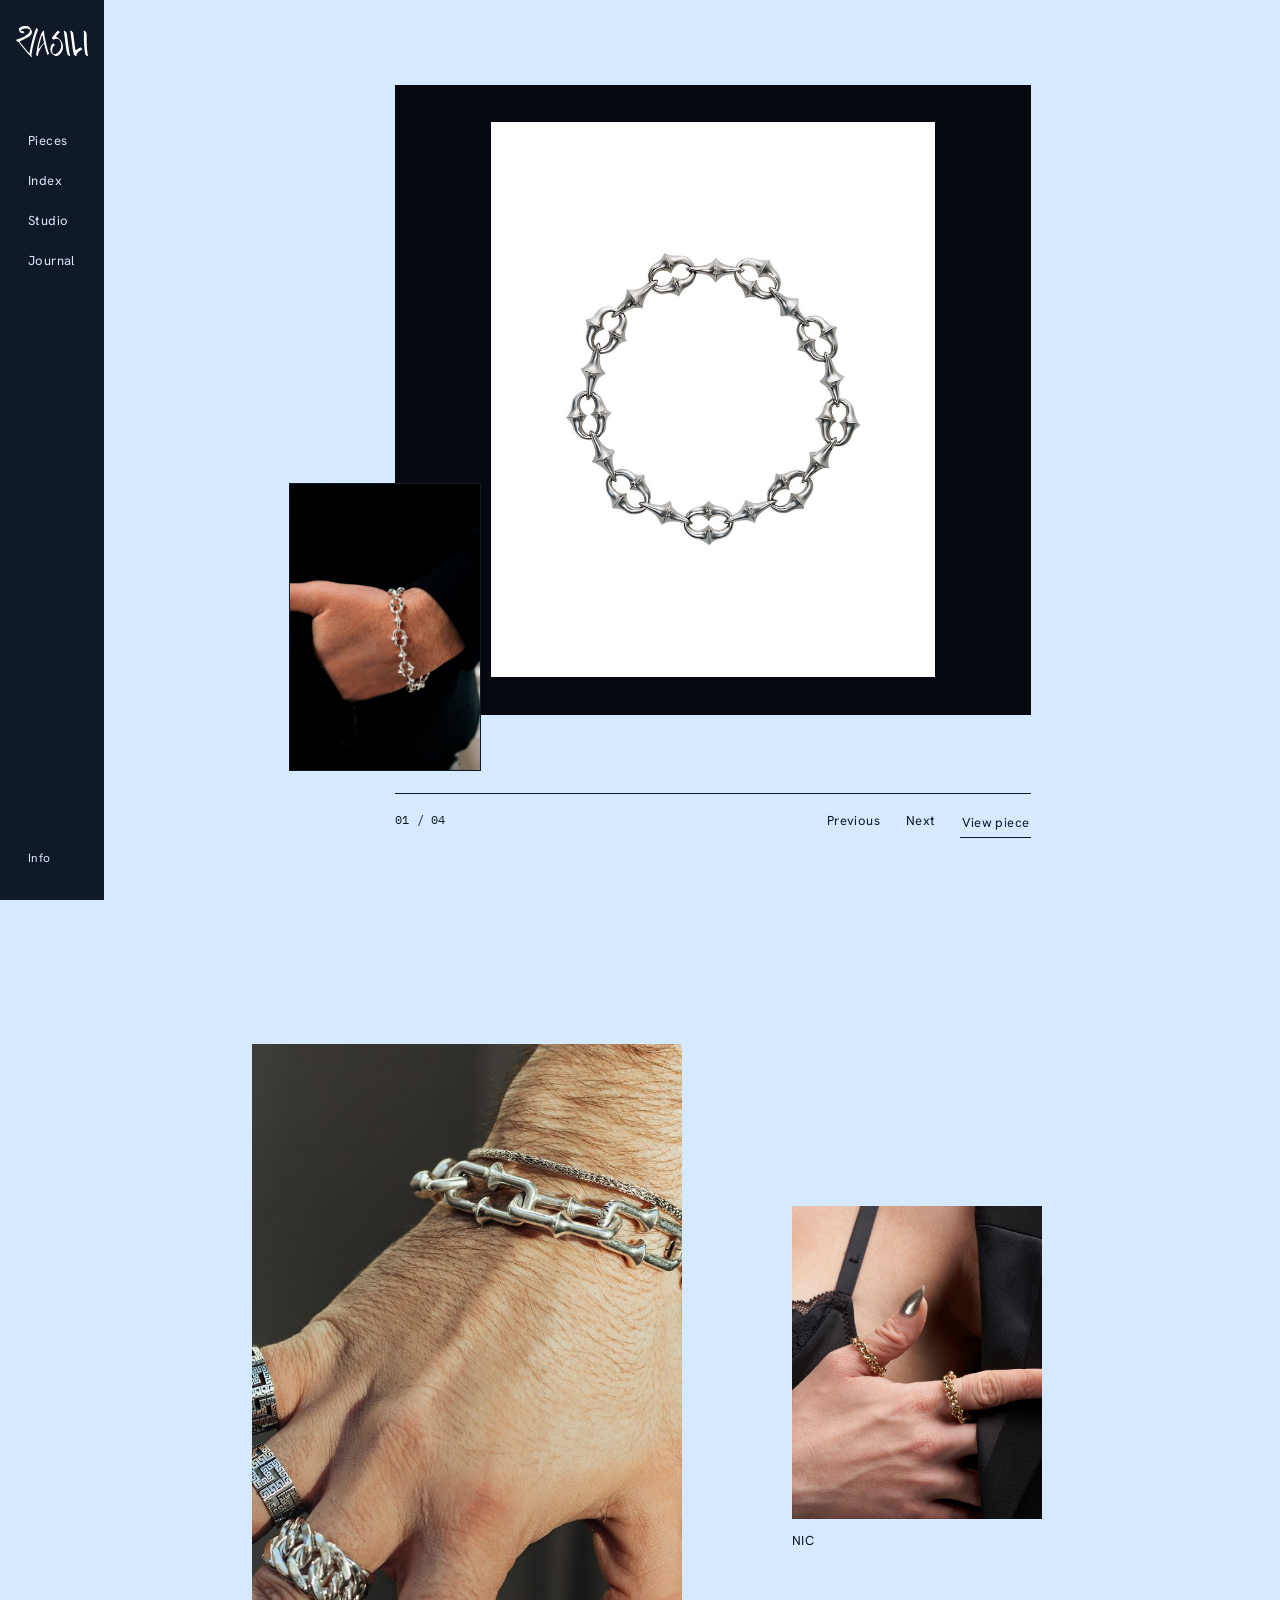
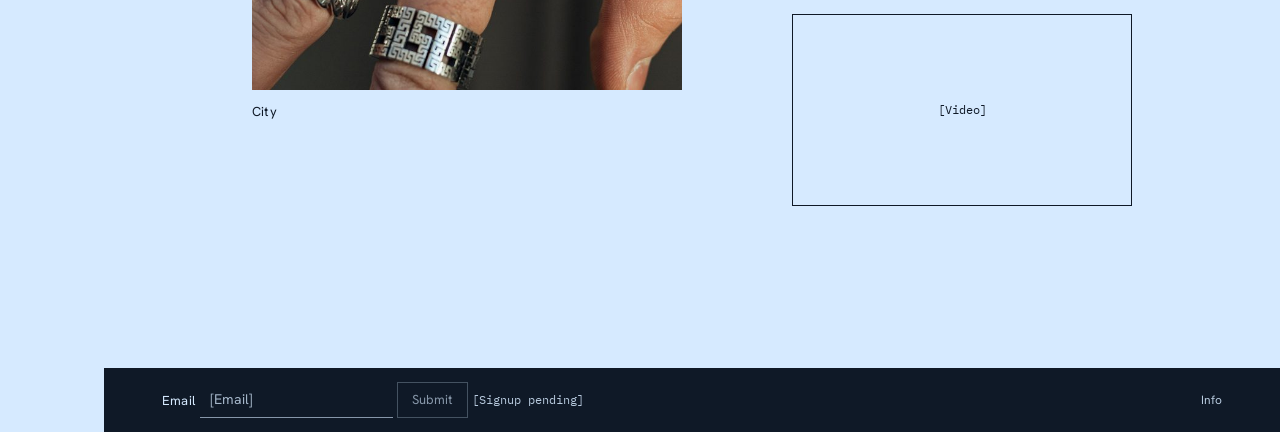
==== index.html @ 46f1f7d4 "Build Vasili2 pale-blue gallery prototype Static site for GitHub Pages under /Vasili2/: navy side ra" ====
<!doctype html>
<html lang="en">
<head>
<meta charset="utf-8">
<meta name="viewport" content="width=device-width, initial-scale=1">
<title>Vasili</title>
<meta name="robots" content="noindex">
<link rel="preconnect" href="https://fonts.googleapis.com">
<link rel="preconnect" href="https://fonts.gstatic.com" crossorigin>
<link rel="stylesheet" href="https://fonts.googleapis.com/css2?family=Hanken+Grotesk:wght@400;500&family=IBM+Plex+Mono:wght@400&display=swap">
<link rel="stylesheet" href="css/site.css">
</head>
<body data-page="home">
<div id="chrome"></div>

<main id="main">
  <h1 class="visually-hidden">Vasili</h1>

  <section class="home-hero" aria-roledescription="carousel" aria-label="Pieces">
    <div class="stage-wrap">
      <div class="stage" id="stage" tabindex="0" aria-label="Piece images. Use the arrow keys or the controls below to change pieces."></div>
    </div>
    <div class="stage-ctrl">
      <span class="count mono" id="stage-count" aria-live="polite">01 / 04</span>
      <button type="button" class="tbtn" id="stage-prev">Previous</button>
      <button type="button" class="tbtn" id="stage-next">Next</button>
      <a class="tbtn tbtn--line" id="stage-view" href="product.html?id=piece-a">View piece</a>
    </div>
  </section>

  <section class="home-coll" aria-label="Collections" id="home-coll"></section>
</main>

<footer id="strip"></footer>

<script src="data/site-data.js"></script>
<script src="js/site.js"></script>
<script src="js/home.js"></script>
</body>
</html>
---- css/site.css ----
/* Vasili2 prototype. Shared styles for every public page. */

:root {
  --ice: #D6EAFF;      /* dominant page field */
  --ice-2: #C3D1E2;    /* inset surfaces */
  --mute: #7F9BBD;     /* nonessential rules and decoration only */
  --navy: #0F1927;     /* navigation, controls, readable text */
  --ink: #05080E;      /* photographic stages, hidden map */
  --accent: #8FD0FF;   /* interactive accent on dark backgrounds */

  --rail: 104px;
  --gutter: clamp(16px, 4.5vw, 72px);
  --sans: "Hanken Grotesk", "Helvetica Neue", Helvetica, Arial, sans-serif;
  --mono: "IBM Plex Mono", ui-monospace, "SFMono-Regular", Menlo, Consolas, monospace;
  --t-fast: 160ms;
  --t: 240ms;
  --ease: cubic-bezier(.3, .1, .2, 1);
}

*, *::before, *::after { box-sizing: border-box; }

html { -webkit-text-size-adjust: 100%; }

body {
  margin: 0;
  background: var(--ice);
  color: var(--navy);
  font-family: var(--sans);
  font-size: 15px;
  line-height: 1.5;
  overflow-x: hidden;
}

img { display: block; max-width: 100%; }
a { color: inherit; }
button { font: inherit; color: inherit; }

:focus-visible {
  outline: 2px solid var(--navy);
  outline-offset: 3px;
}
.on-dark :focus-visible,
.rail :focus-visible,
.topbar :focus-visible,
.strip :focus-visible,
.dlg--dark :focus-visible { outline-color: var(--accent); }

.visually-hidden {
  position: absolute !important; width: 1px; height: 1px; padding: 0; margin: -1px;
  overflow: hidden; clip: rect(0 0 0 0); white-space: nowrap; border: 0;
}

.skip {
  position: fixed; left: 8px; top: -60px; z-index: 100;
  background: var(--navy); color: var(--ice); padding: 10px 14px; text-decoration: none;
}
.skip:focus { top: 8px; }

.mono { font-family: var(--mono); font-size: 12px; letter-spacing: .02em; }
.ph { color: var(--navy); }           /* placeholder text, kept readable */
.label { font-size: 13px; letter-spacing: .03em; }

/* Text-style controls ------------------------------------------------------------ */
.tbtn {
  background: none; border: 0; padding: 10px 2px; min-height: 44px; cursor: pointer;
  font-size: 13px; letter-spacing: .03em; text-decoration: none;
  display: inline-flex; align-items: center; gap: 8px;
  transition: opacity var(--t-fast) var(--ease);
}
.tbtn:hover { opacity: .65; }
.tbtn[disabled] { cursor: default; opacity: .55; }
.tbtn--line { border-bottom: 1px solid currentColor; padding-bottom: 4px; min-height: 0; }

/* Desktop rail -------------------------------------------------------------------- */
.rail {
  position: fixed; inset: 0 auto 0 0; width: var(--rail); z-index: 40;
  background: var(--navy); color: var(--ice);
  display: flex; flex-direction: column; padding: 26px 0 22px;
}
.rail__logo { display: block; padding: 0 16px; }
.rail__logo img { width: 72px; height: auto; }
.rail__nav { list-style: none; margin: 64px 0 0; padding: 0; }
.rail__nav a,
.rail__nav button,
.rail__info {
  position: relative; display: flex; align-items: center; width: 100%;
  min-height: 40px; padding: 0 16px 0 28px; background: none; border: 0;
  font-size: 13px; letter-spacing: .03em; text-decoration: none; cursor: pointer; text-align: left;
  transition: opacity var(--t-fast) var(--ease);
}
.rail__nav a:hover, .rail__nav button:hover, .rail__info:hover { opacity: .7; }
.rail__nav [aria-current="page"]::before,
.rail__nav [aria-expanded="true"]::before {
  content: ""; position: absolute; left: 0; top: 50%; width: 18px; height: 1px; background: var(--ice);
}
.rail__info { margin-top: auto; font-size: 12px; }

.topbar { display: none; }

main, .strip { margin-left: var(--rail); }

/* Mobile top bar ------------------------------------------------------------------ */
@media (max-width: 820px) {
  .rail { display: none; }
  main, .strip { margin-left: 0; }
  .topbar {
    position: sticky; top: 0; z-index: 40; display: flex; align-items: center; justify-content: space-between;
    height: 56px; padding: 0 16px; background: var(--navy); color: var(--ice);
  }
  .topbar__logo img { width: 62px; height: auto; }
  .topbar .tbtn { color: var(--ice); }
}

/* Dialogs ------------------------------------------------------------------------- */
.dlg {
  border: 0; padding: 0; color: var(--navy); background: var(--ice-2);
  max-width: none; max-height: none;
}
.dlg::backdrop { background: rgba(5, 8, 14, .5); }
.dlg[open] { animation: dlg-in var(--t) var(--ease); }
@keyframes dlg-in { from { opacity: 0; } to { opacity: 1; } }
.dlg--dark { background: var(--ink); color: var(--ice); }
.dlg__close { position: absolute; top: 10px; right: 16px; }

.info-dlg {
  position: fixed; margin: 0; left: calc(var(--rail) + 12px); top: auto; bottom: 20px;
  width: 260px; background: var(--navy); color: var(--ice); padding: 18px 20px 14px;
}
.info-dlg::backdrop { background: transparent; }
.info-dlg ul { list-style: none; margin: 0; padding: 0; }
.info-dlg a { display: flex; align-items: center; min-height: 40px; text-decoration: none; font-size: 13px; }
.info-dlg a:hover { opacity: .7; }
.info-dlg .dlg__close { position: static; margin-top: 6px; color: var(--ice); }

.index-dlg {
  position: fixed; margin: 0; inset: 0 auto 0 var(--rail); height: 100%;
  width: min(760px, calc(100vw - var(--rail))); padding: 34px 44px 40px; overflow-y: auto;
}
.index-dlg h2 { font-weight: 400; font-size: 13px; letter-spacing: .03em; margin: 0 0 28px; }
.index-grid { display: grid; grid-template-columns: repeat(3, 1fr); gap: 22px; margin-bottom: 44px; }
.index-tile { text-decoration: none; display: block; }
.index-tile__img { aspect-ratio: 4 / 5; background: var(--ink); overflow: hidden; }
.index-tile__img img { width: 100%; height: 100%; object-fit: cover; transition: transform var(--t) var(--ease); }
.index-tile:hover img { transform: scale(1.02); }
.index-tile__name { display: flex; justify-content: space-between; margin-top: 10px; font-size: 13px; }
.index-sel { list-style: none; display: flex; gap: 28px; padding: 18px 0 0; margin: 0; border-top: 1px solid var(--navy); }
.index-sel a { font-size: 13px; text-decoration: none; display: inline-flex; min-height: 44px; align-items: center; }
.index-sel a:hover { text-decoration: underline; }

.menu-dlg {
  position: fixed; margin: 0; inset: 0; width: 100%; height: 100%;
  background: var(--navy); color: var(--ice); padding: 0 16px 32px; overflow-y: auto;
}
.menu-dlg__bar { display: flex; justify-content: space-between; align-items: center; height: 56px; }
.menu-dlg__bar img { width: 62px; }
.menu-dlg__bar .tbtn { color: var(--ice); }
.menu-dlg nav ul { list-style: none; padding: 0; margin: 40px 0 0; }
.menu-dlg nav a, .menu-dlg nav button {
  display: flex; align-items: center; min-height: 52px; font-size: 22px; text-decoration: none;
  background: none; border: 0; padding: 0; cursor: pointer; color: var(--ice);
}
.menu-dlg__info { margin-top: 40px; border-top: 1px solid rgba(214, 234, 255, .35); padding-top: 18px; }
.menu-dlg__info a { font-size: 14px !important; min-height: 44px !important; }

@media (max-width: 820px) {
  .info-dlg { left: 16px; right: 16px; width: auto; }
  .index-dlg { inset: 0; width: 100%; padding: 20px 16px 32px; }
  .index-grid { grid-template-columns: 1fr 1fr; gap: 14px; }
  .index-sel { flex-wrap: wrap; gap: 6px 22px; }
}

/* Email strip --------------------------------------------------------------------- */
.strip { background: var(--navy); color: var(--ice); }
.strip__inner {
  display: flex; flex-wrap: wrap; align-items: center; gap: 12px 20px;
  padding: 14px var(--gutter); min-height: 64px;
}
.strip label { font-size: 13px; letter-spacing: .03em; }
.strip input {
  flex: 0 1 280px; min-width: 0; height: 36px; padding: 0 10px; border: 0; border-bottom: 1px solid rgba(214, 234, 255, .6);
  background: transparent; color: var(--ice); font: inherit; font-size: 14px; border-radius: 0;
}
.strip input::placeholder { color: rgba(214, 234, 255, .75); }
.strip button { background: none; border: 1px solid rgba(214, 234, 255, .45); color: var(--ice); height: 36px; padding: 0 14px; font-size: 13px; }
.strip button[disabled] { opacity: .6; cursor: not-allowed; }
.strip .pending { font-family: var(--mono); font-size: 12px; color: var(--ice); opacity: .85; }
.strip__end { margin-left: auto; font-size: 12px; opacity: .85; }
.strip__end a { text-decoration: none; }
.strip__end a:hover { text-decoration: underline; }

/* Generic layout ------------------------------------------------------------------ */
.page { padding: 56px var(--gutter) 120px; }
.page-head { display: flex; flex-wrap: wrap; align-items: baseline; gap: 10px 32px; margin-bottom: 48px; }
.page-head h1 { font-size: 13px; font-weight: 400; letter-spacing: .03em; margin: 0; }

.frame {        /* dark photographic stage for light product photos */
  background: var(--ink); display: flex; align-items: center; justify-content: center; overflow: hidden;
}
.frame img { max-width: 100%; max-height: 100%; object-fit: contain; }
.frame--pad { padding: 9%; }
.cover { overflow: hidden; background: var(--ink); }
.cover img { width: 100%; height: 100%; object-fit: cover; }

.placeholder-box {
  border: 1px solid var(--navy); display: flex; align-items: center; justify-content: center;
  font-family: var(--mono); font-size: 12px; color: var(--navy); background: transparent;
}
.placeholder-box--video { aspect-ratio: 16 / 9; }
.on-dark .placeholder-box { border-color: rgba(214, 234, 255, .55); color: var(--ice); }

.card { text-decoration: none; display: block; }
.card__meta { display: flex; gap: 14px; align-items: baseline; padding-top: 12px; font-size: 13px; }
.card__img { transition: opacity var(--t) var(--ease); }
.card:hover .card__img { opacity: .9; }

/* Home: object stage -------------------------------------------------------------- */
.home-hero {
  min-height: calc(100vh - 0px); padding: 9vh var(--gutter) 6vh;
  display: flex; flex-direction: column; justify-content: center;
}
.stage-wrap {
  position: relative; width: 60%; margin-left: 22%;
  height: clamp(360px, 70vh, 860px);
}
.stage {
  position: absolute; inset: 0; background: var(--ink); touch-action: pan-y;
}
.slide {
  position: absolute; inset: 0; opacity: 0; visibility: hidden;
  transition: opacity 300ms var(--ease), visibility 0s linear 300ms;
}
.slide.is-active { opacity: 1; visibility: visible; transition: opacity 300ms var(--ease), visibility 0s; }
.slide__main { position: absolute; inset: 6% 0; display: flex; justify-content: center; align-items: center; }
.slide__main img { height: 100%; max-width: 80%; width: auto; object-fit: contain; }
.slide__inset {
  position: absolute; left: calc(-1 * clamp(140px, 15vw, 250px) * .55); bottom: -9%;
  width: clamp(140px, 15vw, 250px); aspect-ratio: 2 / 3; margin: 0;
  border: 1px solid var(--navy); background: var(--ink);
}
.slide__inset img { width: 100%; height: 100%; object-fit: cover; }

.stage-ctrl {
  width: 60%; margin-left: 22%; margin-top: calc(clamp(360px, 70vh, 860px) * .09 + 22px);
  display: flex; align-items: center; gap: 22px; border-top: 1px solid var(--navy); padding-top: 4px;
}
.stage-ctrl .count { margin-right: auto; }

@media (max-width: 820px) {
  .home-hero { min-height: 0; padding: 16px 16px 24px; }
  .stage-wrap, .stage-ctrl { width: 100%; margin-left: 0; }
  .stage-wrap { height: min(118vw, 66vh); }
  .slide__main { inset: 6% 0; }
  .slide__main img { max-width: 86%; }
  .slide__inset { left: 12px; top: calc(100% - 16px); bottom: auto; width: 30%; }
  .stage-ctrl {
    margin-top: 0; min-height: calc((100vw - 32px) * .45 - 16px);
    padding: 6px 0 0 calc(30% + 28px); border-top: 0;
    display: grid; grid-template-columns: auto auto; justify-content: start; align-content: start; gap: 0 18px;
  }
  .stage-ctrl .count { grid-column: 1 / -1; margin: 6px 0 2px; }
}

/* Home: collection composition ---------------------------------------------------- */
.home-coll {
  display: grid; grid-template-columns: repeat(12, 1fr); column-gap: 20px;
  padding: 16vh var(--gutter) 18vh;
}
.home-coll__city { grid-column: 2 / span 5; grid-row: 1 / span 2; }
.home-coll__city .cover { aspect-ratio: 2 / 3; }
.home-coll__nic { grid-column: 8 / span 3; grid-row: 1; margin-top: 18vh; }
.home-coll__nic .cover { aspect-ratio: 4 / 5; }
.home-coll__video { grid-column: 8 / span 4; grid-row: 2; align-self: end; margin-top: 64px; }
.coll-tile { text-decoration: none; display: block; }
.coll-tile img { transition: transform 300ms var(--ease); }
.coll-tile:hover img { transform: scale(1.015); }
.coll-tile__name { display: flex; justify-content: space-between; padding-top: 12px; font-size: 13px; letter-spacing: .03em; }

@media (max-width: 820px) {
  .home-coll { display: block; padding: 96px 16px 80px; }
  .home-coll__city { width: 82%; }
  .home-coll__nic { width: 58%; margin: 56px 0 0 auto; }
  .home-coll__video { margin-top: 56px; }
}

/* Pieces -------------------------------------------------------------------------- */
.filters { display: flex; gap: 24px; list-style: none; margin: 0; padding: 0; }
.filters button { background: none; border: 0; cursor: pointer; font-size: 13px; letter-spacing: .03em; min-height: 44px; padding: 0; position: relative; }
.filters button[aria-pressed="true"]::after { content: ""; position: absolute; left: 0; right: 0; bottom: 10px; height: 1px; background: var(--navy); }
.filters button:hover { opacity: .7; }

.ex-grid {
  display: grid; grid-template-columns: repeat(4, 1fr); column-gap: clamp(20px, 3vw, 48px); row-gap: 72px;
  align-items: start;
}
.ex-grid > li { list-style: none; position: relative; }
.ex-grid { padding: 0; margin: 0; }
.ex-grid .is-lead { grid-column: 1 / span 2; grid-row: span 2; }
.ex-grid .is-lead .card__img { aspect-ratio: 4 / 5; }
.ex-grid .slot-2 { grid-column: 3; margin-top: 18%; }
.ex-grid .slot-3 { grid-column: 4; margin-top: 62%; }
.ex-grid .slot-4 { grid-column: 3 / span 2; width: 62%; margin-left: 38%; }
.ex-grid .card__img { aspect-ratio: 4 / 5; }
.ex-grid .quick { position: absolute; right: 0; bottom: 0; }
.ex-grid.is-filtering li { animation: fade-in var(--t) var(--ease); }
@keyframes fade-in { from { opacity: 0; } to { opacity: 1; } }

@media (max-width: 820px) {
  .page { padding: 32px 16px 80px; }
  .ex-grid { grid-template-columns: 1fr 1fr; row-gap: 48px; column-gap: 14px; }
  .ex-grid .is-lead { grid-column: 1 / span 2; grid-row: auto; }
  .ex-grid .slot-2 { grid-column: 1; margin-top: 0; }
  .ex-grid .slot-3 { grid-column: 2; margin-top: 30%; }
  .ex-grid .slot-4 { grid-column: 1 / span 2; width: 70%; margin-left: 30%; }
}

/* Quick view */
.qv-dlg { width: min(860px, calc(100vw - 32px)); padding: 0; }
.qv { display: grid; grid-template-columns: 1.2fr 1fr; }
.qv .frame { aspect-ratio: 4 / 5; }
.qv__body { padding: 56px 28px 28px; display: flex; flex-direction: column; gap: 10px; }
.qv__body .tbtn--line { align-self: flex-start; margin-top: auto; }
@media (max-width: 640px) { .qv { grid-template-columns: 1fr; } .qv .frame { aspect-ratio: 1; } .qv__body { padding: 20px 16px; } }

/* Collection ---------------------------------------------------------------------- */
.coll-label { display: flex; gap: 18px; align-items: baseline; margin: 0 0 22px; font-size: 13px; font-weight: 400; letter-spacing: .03em; }

.coll--landscape .coll-hero { aspect-ratio: 21 / 9; }
.coll--landscape .coll-intro { max-width: 380px; margin: 56px 0 0 50%; }
.coll--landscape .coll-pieces {
  display: grid; grid-template-columns: 1fr 1fr; column-gap: clamp(32px, 7vw, 120px); row-gap: 96px;
  width: 78%; margin: 120px auto 0; padding: 0; list-style: none;
}
.coll--landscape .coll-pieces li:nth-child(even) { margin-top: 30%; }

.coll--portrait .coll-top { display: grid; grid-template-columns: repeat(12, 1fr); column-gap: 20px; align-items: end; }
.coll--portrait .coll-hero { grid-column: 6 / span 5; aspect-ratio: 2 / 3; margin-top: 4vh; }
.coll--portrait .coll-intro { grid-column: 2 / span 3; grid-row: 1; align-self: end; padding-bottom: 24px; }
.coll--portrait .coll-pieces { list-style: none; padding: 0; margin: 140px 0 0; display: grid; grid-template-columns: repeat(12, 1fr); column-gap: 20px; row-gap: 40px; }
.coll--portrait .coll-pieces li:nth-child(3n+1) { grid-column: 2 / span 4; }
.coll--portrait .coll-pieces li:nth-child(3n+2) { grid-column: 8 / span 3; margin-top: 30vh; }
.coll--portrait .coll-pieces li:nth-child(3n) { grid-column: 4 / span 4; }

.coll-pieces .card__img { aspect-ratio: 4 / 5; }
.coll-intro h2 { font-weight: 400; font-size: 20px; margin: 0 0 8px; }
.coll-intro p { margin: 0; }

@media (max-width: 820px) {
  .coll--landscape .coll-hero { aspect-ratio: 4 / 3; }
  .coll--landscape .coll-intro { margin: 32px 0 0; }
  .coll--landscape .coll-pieces { grid-template-columns: 1fr; width: 100%; row-gap: 56px; margin-top: 64px; }
  .coll--landscape .coll-pieces li:nth-child(even) { margin-top: 0; width: 76%; margin-left: auto; }
  .coll--portrait .coll-top { display: block; }
  .coll--portrait .coll-hero { width: 82%; margin-left: auto; }
  .coll--portrait .coll-intro { padding: 28px 0 0; }
  .coll--portrait .coll-pieces { display: block; margin-top: 64px; }
  .coll--portrait .coll-pieces li { margin-bottom: 56px; }
  .coll--portrait .coll-pieces li:nth-child(odd) { width: 80%; }
  .coll--portrait .coll-pieces li:nth-child(even) { width: 66%; margin-left: auto; margin-top: 0; }
}

.coll-other { display: flex; gap: 28px; margin-top: 120px; border-top: 1px solid var(--navy); padding-top: 6px; }

/* Product ------------------------------------------------------------------------- */
.pd { padding: 32px var(--gutter) 120px; }
.pd-stage {
  position: relative; width: 100%; height: clamp(380px, 76vh, 900px); background: var(--ink);
  border: 0; padding: 0; cursor: zoom-in; display: block;
}
.pd-stage__img { position: absolute; inset: 0; display: flex; align-items: center; justify-content: center; padding: 5%; transition: opacity var(--t) var(--ease); }
.pd-stage__img img { max-width: 100%; max-height: 100%; object-fit: contain; }
.pd-stage__hint { position: absolute; right: 16px; bottom: 12px; color: var(--ice); }
.pd-thumbs { display: flex; gap: 10px; list-style: none; margin: 12px 0 0; padding: 0; overflow-x: auto; }
.pd-thumbs button { width: 64px; height: 80px; padding: 0; border: 1px solid transparent; background: var(--ink); cursor: pointer; display: block; }
.pd-thumbs button[aria-current="true"] { border-color: var(--navy); outline: 1px solid var(--navy); outline-offset: 2px; }
.pd-thumbs img { width: 100%; height: 100%; object-fit: cover; }

.pd-band {
  margin-top: 36px; background: var(--ice-2); display: flex; align-items: center; gap: 28px;
  padding: 6px 20px; border-top: 1px solid var(--navy);
}
.pd-band h1 { font-size: 15px; font-weight: 400; margin: 0; }
.pd-band .tbtn { margin-left: auto; }
.pd-band .tbtn span[aria-hidden] { display: inline-block; transition: transform var(--t) var(--ease); }
.pd-band .tbtn[aria-expanded="true"] span[aria-hidden] { transform: rotate(45deg); }

.pd-details { background: var(--ice-2); display: grid; grid-template-rows: 0fr; transition: grid-template-rows var(--t) var(--ease); }
.pd-details.is-open { grid-template-rows: 1fr; }
.pd-details > div { overflow: hidden; }
.pd-details__inner { display: grid; grid-template-columns: 2fr 1fr; gap: 24px 48px; padding: 20px 20px 26px; border-top: 1px solid var(--mute); }
.pd-options { border: 1px dashed var(--navy); min-height: 64px; display: flex; align-items: center; justify-content: center; }
.pd-origin { grid-column: 1 / -1; font-size: 12px; }
.pd-origin a { text-decoration: underline; text-underline-offset: 3px; }

.pd-lower { display: grid; grid-template-columns: repeat(12, 1fr); column-gap: 20px; margin-top: 120px; }
.pd-video { grid-column: 2 / span 6; }
.pd-related { grid-column: 9 / span 4; }
.pd-related h2 { font-weight: 400; font-size: 13px; margin: 0 0 16px; letter-spacing: .03em; }
.pd-related ul { list-style: none; padding: 0; margin: 0; display: grid; grid-template-columns: 1fr 1fr; gap: 16px; }
.pd-related .card__img { aspect-ratio: 4 / 5; }

@media (max-width: 820px) {
  .pd { padding: 0 0 80px; }
  .pd-stage { height: min(120vw, 70vh); }
  .pd-thumbs { padding: 0 16px; }
  .pd-band { margin: 24px 16px 0; padding: 4px 14px; gap: 16px; }
  .pd-details { margin: 0 16px; }
  .pd-details__inner { grid-template-columns: 1fr; }
  .pd-lower { display: block; margin: 80px 16px 0; }
  .pd-related { margin-top: 64px; }
}

/* Lightbox */
.lb { position: fixed; inset: 0; width: 100%; height: 100%; margin: 0; }
.lb__img { position: absolute; inset: 56px 16px 72px; display: flex; align-items: center; justify-content: center; }
.lb__img img { max-width: 100%; max-height: 100%; object-fit: contain; }
.lb__bar { position: absolute; left: 0; right: 0; bottom: 0; display: flex; gap: 22px; align-items: center; padding: 8px 20px; }
.lb__bar .count { margin-right: auto; }
.lb .tbtn { color: var(--ice); }

/* Studio -------------------------------------------------------------------------- */
.tabs { display: flex; gap: 28px; border-bottom: 1px solid var(--navy); margin-bottom: 64px; }
.tabs [role="tab"] { background: none; border: 0; padding: 0; min-height: 44px; cursor: pointer; font-size: 13px; letter-spacing: .03em; position: relative; }
.tabs [role="tab"][aria-selected="true"]::after { content: ""; position: absolute; left: 0; right: 0; bottom: -1px; height: 3px; background: var(--navy); }
.tabs [role="tab"]:hover { opacity: .7; }
.studio-panel { display: grid; grid-template-columns: repeat(12, 1fr); column-gap: 20px; }
.studio-panel[hidden] { display: none; }
.studio-panel .main-img { grid-column: 1 / span 6; aspect-ratio: 2 / 3; }
.studio-panel .copy { grid-column: 8 / span 4; align-self: start; padding-top: 12vh; }
.studio-panel .copy h2 { font-size: 20px; font-weight: 400; margin: 0 0 10px; }
.studio-panel .copy p { margin: 0 0 1em; }
.studio-panel .second { grid-column: 9 / span 3; aspect-ratio: 4 / 5; margin-top: 14vh; }
.studio-panel.is-showing { animation: fade-in var(--t) var(--ease); }
@media (max-width: 820px) {
  .tabs { gap: 20px; overflow-x: auto; margin-bottom: 32px; }
  .studio-panel { display: block; }
  .studio-panel .copy { padding-top: 28px; }
  .studio-panel .second { width: 60%; margin: 40px 0 0 auto; }
}

/* Journal ------------------------------------------------------------------------- */
.jr-grid { list-style: none; padding: 0; margin: 0; display: grid; grid-template-columns: repeat(6, 1fr); column-gap: clamp(16px, 2.6vw, 40px); row-gap: 72px; align-items: start; }
.jr-grid .size-tall  { grid-column: span 2; }
.jr-grid .size-tall .cover { aspect-ratio: 2 / 3; }
.jr-grid .size-wide  { grid-column: span 3; margin-top: 12vh; }
.jr-grid .size-wide .cover { aspect-ratio: 4 / 3; }
.jr-grid .size-small { grid-column: span 1; margin-top: 4vh; }
.jr-grid .size-small .cover { aspect-ratio: 4 / 5; }
.jr-grid .is-ad { grid-column: span 2; }
.jr-entry { display: block; width: 100%; padding: 0; border: 0; background: none; text-align: left; cursor: pointer; }
.jr-entry .cover img { transition: transform 300ms var(--ease); }
.jr-entry:hover .cover img { transform: scale(1.015); }
.jr-meta { display: flex; gap: 14px; align-items: baseline; padding-top: 12px; font-size: 13px; }
.ad-box { aspect-ratio: 6 / 5; }
@media (max-width: 820px) {
  .jr-grid { grid-template-columns: 1fr 1fr; row-gap: 44px; }
  .jr-grid .size-tall, .jr-grid .size-wide, .jr-grid .is-ad { grid-column: span 2; margin-top: 0; }
  .jr-grid .size-small { grid-column: span 1; margin-top: 0; }
  .jr-grid .size-tall { width: 84%; }
}
.jr-dlg { width: min(980px, calc(100vw - 32px)); max-height: calc(100vh - 48px); overflow-y: auto; }
.jr-dlg__body { display: grid; grid-template-columns: 1fr 1fr; }
.jr-dlg__body .cover { aspect-ratio: 4 / 5; }
.jr-dlg__copy { padding: 56px 32px 32px; }
.jr-dlg__copy h2 { font-weight: 400; font-size: 20px; margin: 8px 0 12px; }
@media (max-width: 640px) { .jr-dlg__body { grid-template-columns: 1fr; } .jr-dlg__copy { padding: 20px 16px 28px; } }

/* Info ---------------------------------------------------------------------------- */
.info-layout { display: grid; grid-template-columns: 200px 1fr; gap: 48px; }
.info-toc { position: sticky; top: 32px; align-self: start; list-style: none; margin: 0; padding: 0; }
.info-toc a { display: flex; align-items: center; min-height: 40px; text-decoration: none; font-size: 13px; }
.info-toc a:hover { text-decoration: underline; }
.info-sec { max-width: 680px; padding-bottom: 96px; scroll-margin-top: 72px; }
.info-sec > h2 { font-weight: 400; font-size: 13px; letter-spacing: .03em; margin: 0 0 22px; padding-bottom: 8px; border-bottom: 1px solid var(--navy); }
.info-sec h3 { font-weight: 400; font-size: 18px; margin: 0 0 8px; }
.faq details { border-bottom: 1px solid var(--mute); }
.faq summary { list-style: none; cursor: pointer; display: flex; justify-content: space-between; align-items: center; min-height: 52px; gap: 16px; }
.faq summary::-webkit-details-marker { display: none; }
.faq summary::after { content: "+"; font-family: var(--mono); transition: transform var(--t) var(--ease); }
.faq details[open] summary::after { transform: rotate(45deg); }
.faq .answer { padding: 0 0 20px; }
.faq .answer p { margin: 0 0 .6em; }
.faq .answer a { font-size: 12px; text-underline-offset: 3px; }
.form-row { display: flex; flex-direction: column; gap: 6px; margin-bottom: 18px; }
.form-row label { font-size: 13px; }
.form-row input, .form-row textarea {
  font: inherit; color: var(--navy); background: transparent; border: 0; border-bottom: 1px solid var(--navy); padding: 8px 0; border-radius: 0;
}
.form-row textarea { min-height: 120px; resize: vertical; border: 1px solid var(--navy); padding: 8px; }
.form-row input::placeholder, .form-row textarea::placeholder { color: var(--navy); opacity: .75; }
.form-actions { display: flex; gap: 18px; align-items: center; }
.form-actions button { height: 40px; padding: 0 16px; background: var(--navy); color: var(--ice); border: 0; }
.form-actions button[disabled] { opacity: .55; cursor: not-allowed; }
@media (max-width: 820px) {
  .info-layout { display: block; }
  .info-toc { position: static; display: flex; flex-wrap: wrap; gap: 0 20px; margin-bottom: 40px; }
}

/* Motion preferences -------------------------------------------------------------- */
@media (prefers-reduced-motion: reduce) {
  *, *::before, *::after { animation-duration: 1ms !important; animation-iteration-count: 1 !important; transition-duration: 1ms !important; scroll-behavior: auto !important; }
}
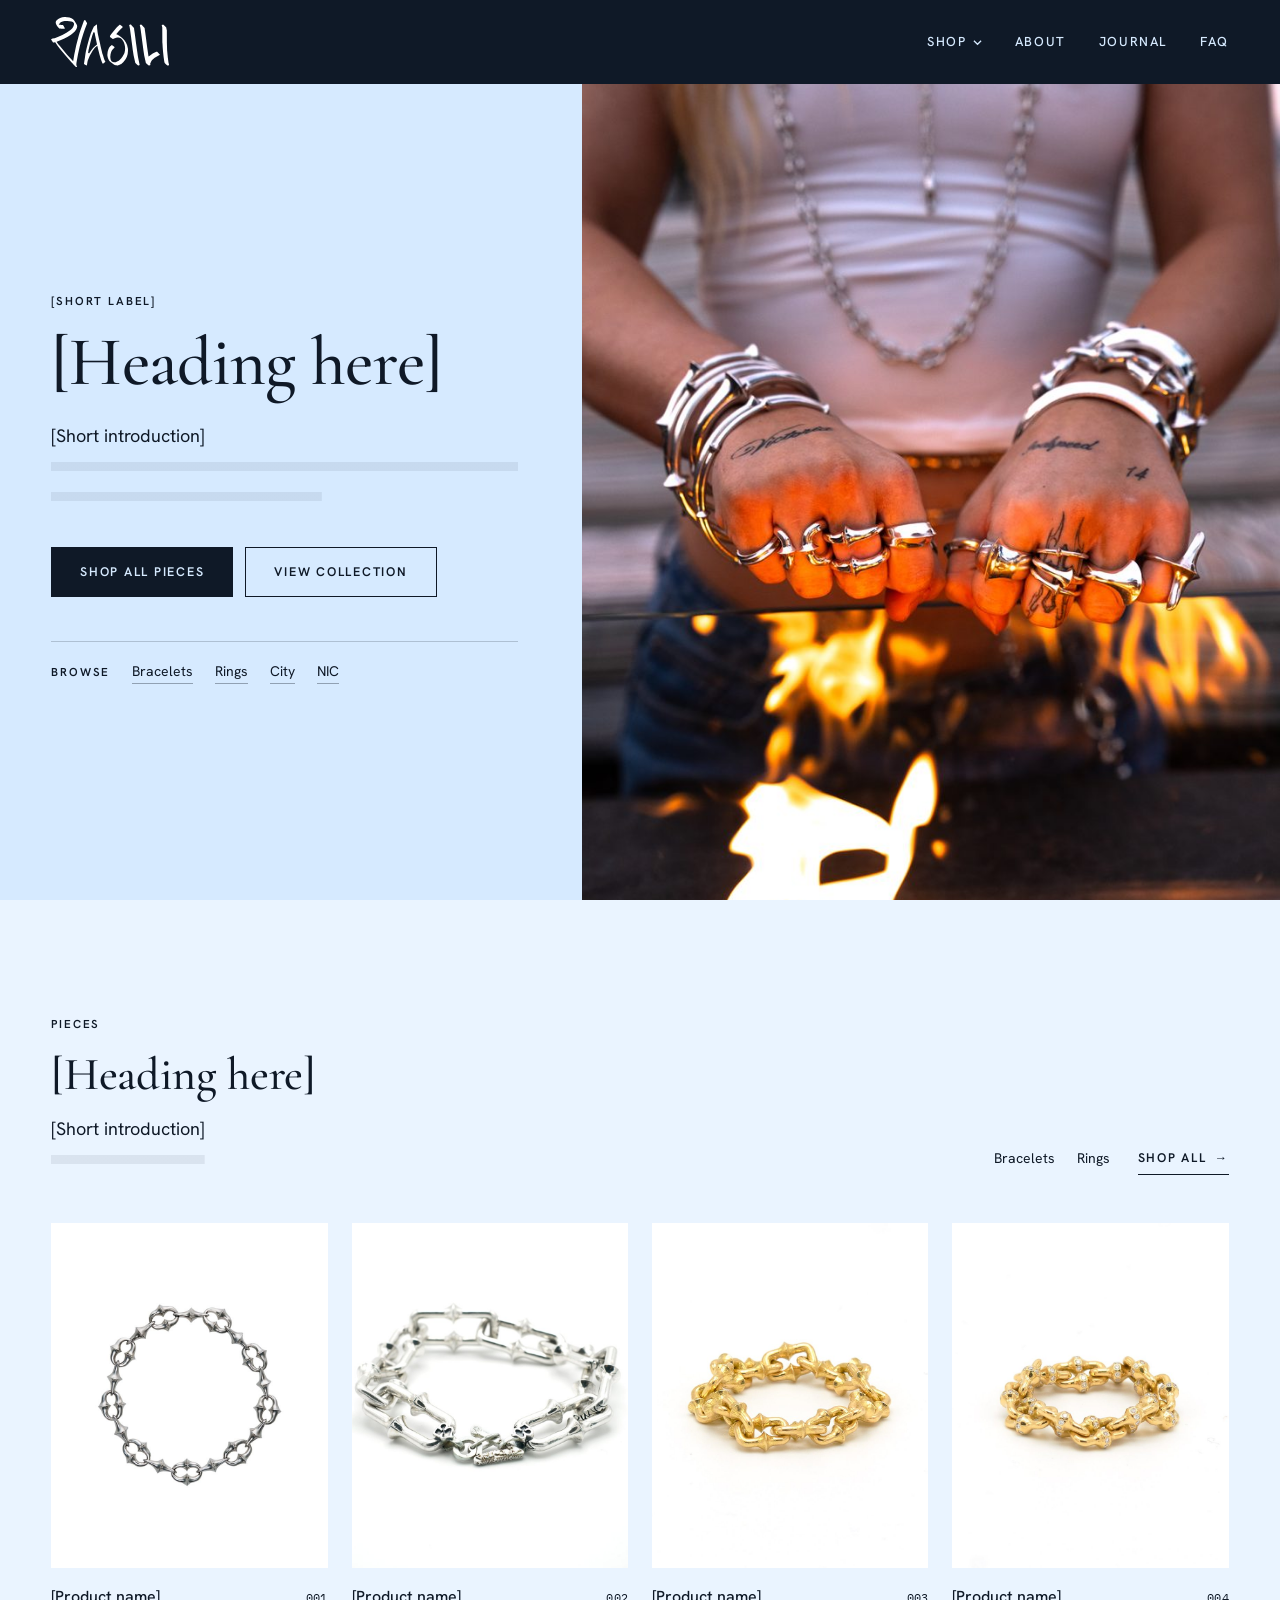
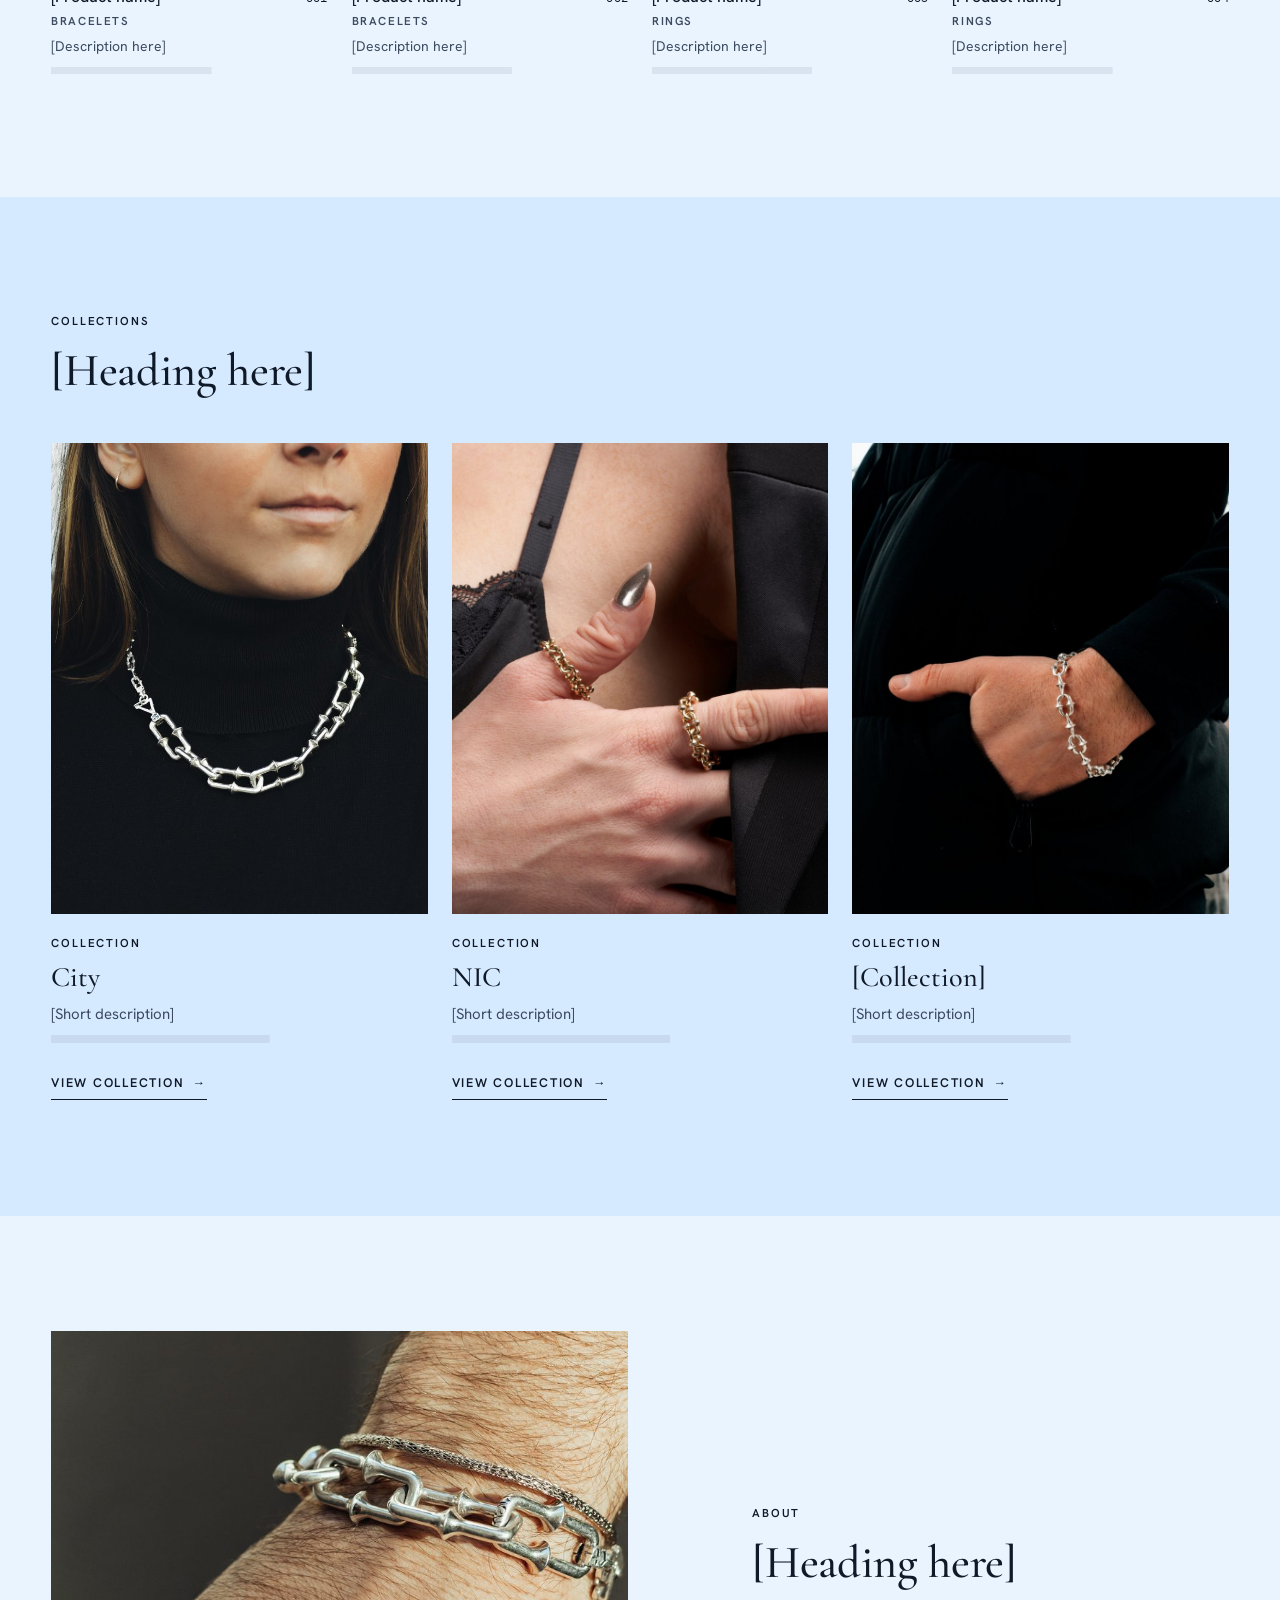
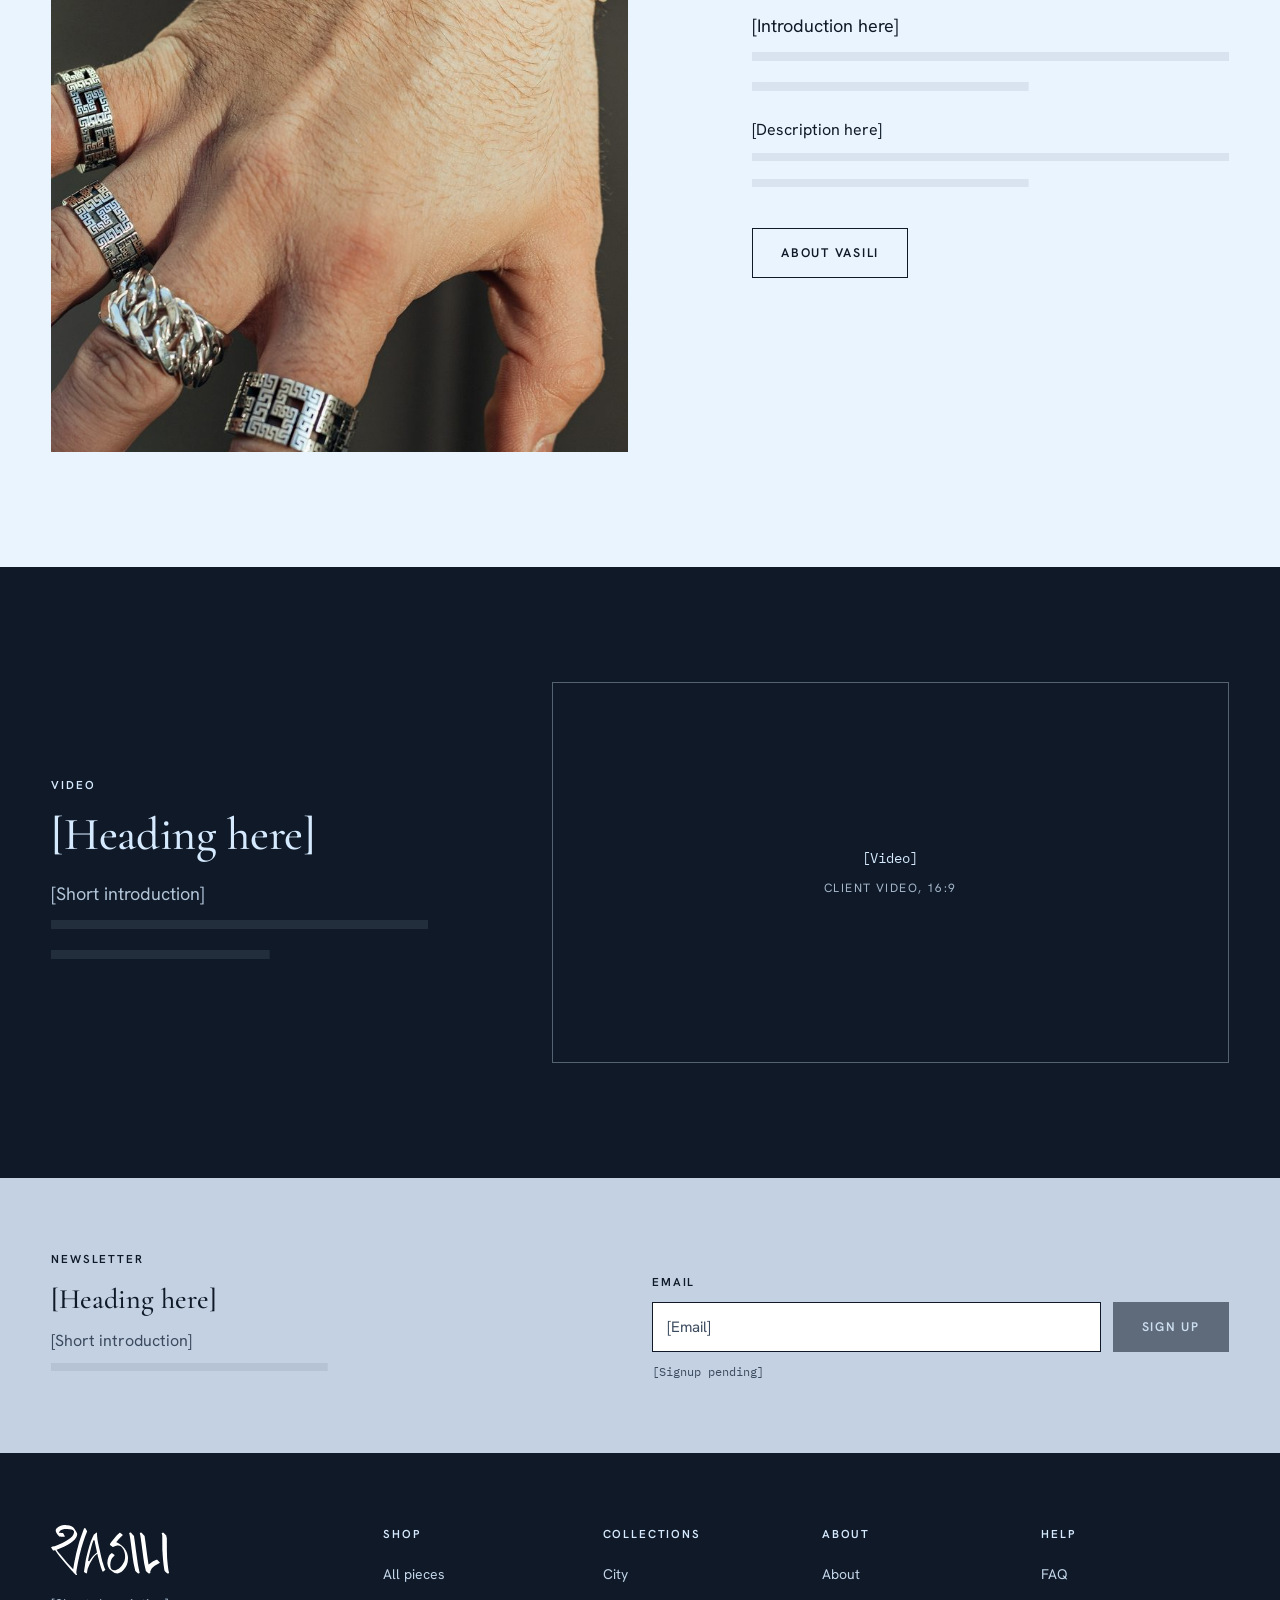
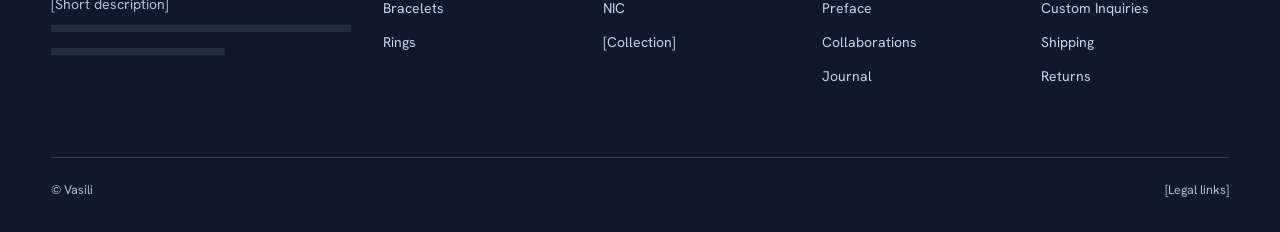
==== commit 385d5899: "Rebuild homepage and site chrome as a conventional jewelry storefront Replace the side rail with a h" ====
--- a/index.html
+++ b/index.html
@@ -5,33 +5,99 @@
 <meta name="viewport" content="width=device-width, initial-scale=1">
 <title>Vasili</title>
 <meta name="robots" content="noindex">
-<link rel="preconnect" href="https://fonts.googleapis.com">
-<link rel="preconnect" href="https://fonts.gstatic.com" crossorigin>
-<link rel="stylesheet" href="https://fonts.googleapis.com/css2?family=Hanken+Grotesk:wght@400;500&family=IBM+Plex+Mono:wght@400&display=swap">
+<link rel="preload" href="assets/fonts/cormorant-garamond-latin.woff2" as="font" type="font/woff2" crossorigin>
+<link rel="preload" href="assets/fonts/hanken-grotesk-latin.woff2" as="font" type="font/woff2" crossorigin>
 <link rel="stylesheet" href="css/site.css">
 </head>
 <body data-page="home">
 <div id="chrome"></div>
 
 <main id="main">
-  <h1 class="visually-hidden">Vasili</h1>
+  <section class="hero" aria-labelledby="hero-title">
+    <div class="hero__text">
+      <span class="eyebrow">[Short label]</span>
+      <h1 class="display" id="hero-title">[Heading here]</h1>
+      <p class="lead ph ph-2">[Short introduction]</p>
+      <div class="btn-row">
+        <a class="btn" href="pieces.html">Shop all pieces</a>
+        <a class="btn btn--ghost" href="collection.html?id=city">View collection</a>
+      </div>
+      <nav class="hero__browse" aria-label="Browse">
+        <span>Browse</span>
+        <a href="pieces.html?cat=bracelets">Bracelets</a>
+        <a href="pieces.html?cat=rings">Rings</a>
+        <a href="collection.html?id=city">City</a>
+        <a href="collection.html?id=nic">NIC</a>
+      </nav>
+    </div>
+    <div class="hero__media" id="hero-media"></div>
+  </section>
 
-  <section class="home-hero" aria-roledescription="carousel" aria-label="Pieces">
-    <div class="stage-wrap">
-      <div class="stage" id="stage" tabindex="0" aria-label="Piece images. Use the arrow keys or the controls below to change pieces."></div>
-    </div>
-    <div class="stage-ctrl">
-      <span class="count mono" id="stage-count" aria-live="polite">01 / 04</span>
-      <button type="button" class="tbtn" id="stage-prev">Previous</button>
-      <button type="button" class="tbtn" id="stage-next">Next</button>
-      <a class="tbtn tbtn--line" id="stage-view" href="product.html?id=piece-a">View piece</a>
+  <section class="sec sec--soft" aria-labelledby="featured-title">
+    <div class="wrap">
+      <div class="sec-head">
+        <div class="sec-head__text">
+          <span class="eyebrow">Pieces</span>
+          <h2 class="h2" id="featured-title">[Heading here]</h2>
+          <p class="lead ph ph-1">[Short introduction]</p>
+        </div>
+        <div class="sec-head__aside">
+          <ul class="cat-links" aria-label="Categories">
+            <li><a href="pieces.html?cat=bracelets">Bracelets</a></li>
+            <li><a href="pieces.html?cat=rings">Rings</a></li>
+          </ul>
+          <a class="link" href="pieces.html">Shop all <span class="arr" aria-hidden="true">&rarr;</span></a>
+        </div>
+      </div>
+      <ul class="pgrid" id="featured"></ul>
     </div>
   </section>
 
-  <section class="home-coll" aria-label="Collections" id="home-coll"></section>
+  <section class="sec" aria-labelledby="coll-title">
+    <div class="wrap">
+      <div class="sec-head">
+        <div class="sec-head__text">
+          <span class="eyebrow">Collections</span>
+          <h2 class="h2" id="coll-title">[Heading here]</h2>
+        </div>
+      </div>
+      <ul class="ctiles" id="ctiles"></ul>
+    </div>
+  </section>
+
+  <section class="sec sec--soft" aria-labelledby="about-title">
+    <div class="wrap split">
+      <div class="split__media" id="about-media"></div>
+      <div class="split__text">
+        <span class="eyebrow">About</span>
+        <h2 class="h2" id="about-title">[Heading here]</h2>
+        <div class="body-copy">
+          <p class="lead ph ph-2">[Introduction here]</p>
+          <p class="ph ph-2">[Description here]</p>
+        </div>
+        <a class="btn btn--ghost" href="studio.html">About Vasili</a>
+      </div>
+    </div>
+  </section>
+
+  <section class="sec band--navy" aria-labelledby="video-title">
+    <div class="wrap video-band">
+      <div class="video-band__text">
+        <span class="eyebrow">Video</span>
+        <h2 class="h2" id="video-title">[Heading here]</h2>
+        <p class="lead muted ph ph-2">[Short introduction]</p>
+      </div>
+      <div class="video-band__frame">
+        <div class="placement r-169" role="img" aria-label="Reserved space for a future client video">
+          <span class="placement__label">[Video]</span>
+          <span class="placement__note">Client video, 16:9</span>
+        </div>
+      </div>
+    </div>
+  </section>
 </main>
 
-<footer id="strip"></footer>
+<div id="site-end"></div>
 
 <script src="data/site-data.js"></script>
 <script src="js/site.js"></script>
--- a/css/site.css
+++ b/css/site.css
@@ -1,501 +1,516 @@
 /* Vasili2 prototype. Shared styles for every public page. */
 
+@font-face {
+  font-family: "Cormorant Garamond";
+  src: url("../assets/fonts/cormorant-garamond-latin.woff2") format("woff2");
+  font-weight: 300 700; font-style: normal; font-display: swap;
+}
+@font-face {
+  font-family: "Hanken Grotesk";
+  src: url("../assets/fonts/hanken-grotesk-latin.woff2") format("woff2");
+  font-weight: 100 900; font-style: normal; font-display: swap;
+}
+@font-face {
+  font-family: "IBM Plex Mono";
+  src: url("../assets/fonts/ibm-plex-mono-400-latin.woff2") format("woff2");
+  font-weight: 400; font-style: normal; font-display: swap;
+}
+
 :root {
-  --ice: #D6EAFF;      /* dominant page field */
-  --ice-2: #C3D1E2;    /* inset surfaces */
-  --mute: #7F9BBD;     /* nonessential rules and decoration only */
-  --navy: #0F1927;     /* navigation, controls, readable text */
-  --ink: #05080E;      /* photographic stages, hidden map */
-  --accent: #8FD0FF;   /* interactive accent on dark backgrounds */
-
-  --rail: 104px;
-  --gutter: clamp(16px, 4.5vw, 72px);
+  --ice: #D6EAFF;       /* main pale-blue field */
+  --ice-soft: #EAF4FF;  /* lighter tint for alternating sections */
+  --ice-2: #C3D1E2;     /* inset surfaces */
+  --mute: #7F9BBD;      /* rules and decoration only */
+  --navy: #0F1927;      /* header, footer, text, buttons */
+  --navy-2: #1A2738;    /* hover on navy */
+  --ink: #05080E;
+  --accent: #8FD0FF;    /* accent on dark backgrounds */
+  --paper: #FFFFFF;     /* product photo tiles */
+  --text-2: #3B4A5E;    /* secondary text on pale blue (AA contrast) */
+
+  --wrap: 1360px;
+  --pad: clamp(20px, 4vw, 56px);
+  --sec: clamp(72px, 9vw, 128px);
+  --serif: "Cormorant Garamond", "Cormorant", Garamond, "Times New Roman", serif;
   --sans: "Hanken Grotesk", "Helvetica Neue", Helvetica, Arial, sans-serif;
-  --mono: "IBM Plex Mono", ui-monospace, "SFMono-Regular", Menlo, Consolas, monospace;
+  --mono: "IBM Plex Mono", ui-monospace, Menlo, Consolas, monospace;
   --t-fast: 160ms;
-  --t: 240ms;
+  --t: 260ms;
   --ease: cubic-bezier(.3, .1, .2, 1);
+  --header: 84px;
 }
 
 *, *::before, *::after { box-sizing: border-box; }
-
-html { -webkit-text-size-adjust: 100%; }
-
+html { -webkit-text-size-adjust: 100%; scroll-padding-top: calc(var(--header) + 16px); }
 body {
-  margin: 0;
-  background: var(--ice);
-  color: var(--navy);
-  font-family: var(--sans);
-  font-size: 15px;
-  line-height: 1.5;
-  overflow-x: hidden;
-}
-
+  margin: 0; background: var(--ice); color: var(--navy);
+  font-family: var(--sans); font-size: 16px; line-height: 1.6; overflow-x: hidden;
+  -webkit-font-smoothing: antialiased;
+}
 img { display: block; max-width: 100%; }
 a { color: inherit; }
 button { font: inherit; color: inherit; }
-
-:focus-visible {
-  outline: 2px solid var(--navy);
-  outline-offset: 3px;
-}
-.on-dark :focus-visible,
-.rail :focus-visible,
-.topbar :focus-visible,
-.strip :focus-visible,
-.dlg--dark :focus-visible { outline-color: var(--accent); }
+h1, h2, h3, p { margin: 0; }
+
+:focus-visible { outline: 2px solid var(--navy); outline-offset: 3px; }
+.site-header :focus-visible, .site-footer :focus-visible, .menu-dlg :focus-visible, .band--navy :focus-visible { outline-color: var(--accent); }
 
 .visually-hidden {
   position: absolute !important; width: 1px; height: 1px; padding: 0; margin: -1px;
   overflow: hidden; clip: rect(0 0 0 0); white-space: nowrap; border: 0;
 }
-
-.skip {
-  position: fixed; left: 8px; top: -60px; z-index: 100;
-  background: var(--navy); color: var(--ice); padding: 10px 14px; text-decoration: none;
-}
+.skip { position: fixed; left: 8px; top: -60px; z-index: 100; background: var(--paper); color: var(--navy); padding: 10px 14px; text-decoration: none; }
 .skip:focus { top: 8px; }
 
+.wrap { max-width: var(--wrap); margin: 0 auto; padding: 0 var(--pad); }
+
+/* Type ------------------------------------------------------------------------- */
+.eyebrow { display: block; font-size: 11.5px; font-weight: 600; letter-spacing: .16em; text-transform: uppercase; margin-bottom: 16px; }
+.display { font-family: var(--serif); font-weight: 500; font-size: clamp(44px, 5.4vw, 80px); line-height: 1.02; letter-spacing: -.01em; }
+.h2 { font-family: var(--serif); font-weight: 500; font-size: clamp(34px, 3.6vw, 52px); line-height: 1.06; letter-spacing: -.005em; }
+.h3 { font-family: var(--serif); font-weight: 500; font-size: clamp(26px, 2.2vw, 32px); line-height: 1.12; }
+.lead { font-size: 18px; line-height: 1.65; max-width: 36em; }
+.body-copy { max-width: 36em; }
+.body-copy p + p { margin-top: 1em; }
+.muted { color: var(--text-2); }
 .mono { font-family: var(--mono); font-size: 12px; letter-spacing: .02em; }
-.ph { color: var(--navy); }           /* placeholder text, kept readable */
-.label { font-size: 13px; letter-spacing: .03em; }
-
-/* Text-style controls ------------------------------------------------------------ */
-.tbtn {
-  background: none; border: 0; padding: 10px 2px; min-height: 44px; cursor: pointer;
-  font-size: 13px; letter-spacing: .03em; text-decoration: none;
-  display: inline-flex; align-items: center; gap: 8px;
-  transition: opacity var(--t-fast) var(--ease);
-}
-.tbtn:hover { opacity: .65; }
-.tbtn[disabled] { cursor: default; opacity: .55; }
-.tbtn--line { border-bottom: 1px solid currentColor; padding-bottom: 4px; min-height: 0; }
-
-/* Desktop rail -------------------------------------------------------------------- */
-.rail {
-  position: fixed; inset: 0 auto 0 0; width: var(--rail); z-index: 40;
-  background: var(--navy); color: var(--ice);
-  display: flex; flex-direction: column; padding: 26px 0 22px;
-}
-.rail__logo { display: block; padding: 0 16px; }
-.rail__logo img { width: 72px; height: auto; }
-.rail__nav { list-style: none; margin: 64px 0 0; padding: 0; }
-.rail__nav a,
-.rail__nav button,
-.rail__info {
-  position: relative; display: flex; align-items: center; width: 100%;
-  min-height: 40px; padding: 0 16px 0 28px; background: none; border: 0;
-  font-size: 13px; letter-spacing: .03em; text-decoration: none; cursor: pointer; text-align: left;
-  transition: opacity var(--t-fast) var(--ease);
-}
-.rail__nav a:hover, .rail__nav button:hover, .rail__info:hover { opacity: .7; }
-.rail__nav [aria-current="page"]::before,
-.rail__nav [aria-expanded="true"]::before {
-  content: ""; position: absolute; left: 0; top: 50%; width: 18px; height: 1px; background: var(--ice);
-}
-.rail__info { margin-top: auto; font-size: 12px; }
-
-.topbar { display: none; }
-
-main, .strip { margin-left: var(--rail); }
-
-/* Mobile top bar ------------------------------------------------------------------ */
-@media (max-width: 820px) {
-  .rail { display: none; }
-  main, .strip { margin-left: 0; }
-  .topbar {
-    position: sticky; top: 0; z-index: 40; display: flex; align-items: center; justify-content: space-between;
-    height: 56px; padding: 0 16px; background: var(--navy); color: var(--ice);
-  }
-  .topbar__logo img { width: 62px; height: auto; }
-  .topbar .tbtn { color: var(--ice); }
-}
-
-/* Dialogs ------------------------------------------------------------------------- */
-.dlg {
-  border: 0; padding: 0; color: var(--navy); background: var(--ice-2);
-  max-width: none; max-height: none;
-}
-.dlg::backdrop { background: rgba(5, 8, 14, .5); }
-.dlg[open] { animation: dlg-in var(--t) var(--ease); }
-@keyframes dlg-in { from { opacity: 0; } to { opacity: 1; } }
+/* Placeholder copy: the bracketed label sits on the first line in the real typography, and faint
+   line marks hold the space of the remaining lines so layouts keep their final shape. */
+.ph::after {
+  content: ""; display: block; height: calc(var(--lines, 1) * 1.65em); margin-top: .05em;
+  background: repeating-linear-gradient(to bottom, transparent 0 .55em, var(--ph-line) .55em 1.05em, transparent 1.05em 1.65em);
+  -webkit-mask: linear-gradient(#000 0 0) top left / 100% calc(100% - 1.65em) no-repeat, linear-gradient(#000 0 0) bottom left / 58% 1.65em no-repeat;
+          mask: linear-gradient(#000 0 0) top left / 100% calc(100% - 1.65em) no-repeat, linear-gradient(#000 0 0) bottom left / 58% 1.65em no-repeat;
+}
+.ph-1 { --lines: 1; } .ph-2 { --lines: 2; } .ph-3 { --lines: 3; } .ph-4 { --lines: 4; }
+:root { --ph-line: rgba(15, 25, 39, .075); }
+.band--navy, .site-footer { --ph-line: rgba(214, 234, 255, .1); }
+
+/* Buttons and links ----------------------------------------------------------------- */
+.btn {
+  display: inline-flex; align-items: center; justify-content: center; gap: 10px;
+  height: 50px; padding: 0 28px; border: 1px solid var(--navy); background: var(--navy); color: var(--ice);
+  font-size: 12.5px; font-weight: 600; letter-spacing: .14em; text-transform: uppercase; text-decoration: none; cursor: pointer;
+  transition: background var(--t-fast) var(--ease), color var(--t-fast) var(--ease);
+}
+.btn:hover { background: var(--navy-2); }
+.btn--ghost { background: transparent; color: var(--navy); }
+.btn--ghost:hover { background: var(--navy); color: var(--ice); }
+.btn--light { background: var(--ice); color: var(--navy); border-color: var(--ice); }
+.btn--light:hover { background: var(--paper); }
+.btn[disabled] { opacity: .55; cursor: not-allowed; }
+.btn-row { display: flex; flex-wrap: wrap; gap: 12px; }
+
+.link {
+  display: inline-flex; align-items: center; gap: 8px; text-decoration: none;
+  font-size: 12.5px; font-weight: 600; letter-spacing: .14em; text-transform: uppercase;
+  padding: 6px 0; border-bottom: 1px solid currentColor;
+}
+.link:hover { opacity: .7; }
+.link .arr { transition: transform var(--t-fast) var(--ease); }
+.link:hover .arr { transform: translateX(3px); }
+
+.tbtn { background: none; border: 0; padding: 10px 0; min-height: 44px; cursor: pointer; font-size: 14px; display: inline-flex; align-items: center; gap: 8px; text-decoration: none; }
+.tbtn:hover { opacity: .7; }
+
+/* Header ----------------------------------------------------------------------------- */
+.site-header { position: sticky; top: 0; z-index: 40; background: var(--navy); color: var(--ice); }
+.site-header__bar { height: var(--header); display: flex; align-items: center; justify-content: space-between; gap: 24px; }
+.site-header__logo { display: block; padding: 6px 0; }
+.site-header__logo img { width: 118px; height: auto; }
+.site-nav > ul { list-style: none; margin: 0; padding: 0; display: flex; align-items: center; gap: clamp(18px, 2.6vw, 40px); }
+.site-nav a, .site-nav button {
+  display: inline-flex; align-items: center; gap: 6px; height: var(--header); padding: 0;
+  background: none; border: 0; cursor: pointer; text-decoration: none;
+  font-size: 13px; font-weight: 500; letter-spacing: .12em; text-transform: uppercase; position: relative;
+}
+.site-nav a::after, .site-nav button::after {
+  content: ""; position: absolute; left: 0; right: 0; bottom: 26px; height: 1px; background: currentColor;
+  transform: scaleX(0); transform-origin: left; transition: transform var(--t) var(--ease);
+}
+.site-nav a:hover::after, .site-nav button:hover::after,
+.site-nav [aria-current="page"]::after, .site-nav [aria-expanded="true"]::after { transform: scaleX(1); }
+.site-nav .chev { width: 9px; height: 9px; transition: transform var(--t) var(--ease); }
+.site-nav [aria-expanded="true"] .chev { transform: rotate(180deg); }
+.menu-btn { display: none; }
+
+.mega {
+  position: absolute; left: 0; right: 0; top: 100%; background: var(--ice-soft); color: var(--navy);
+  border-top: 1px solid rgba(15, 25, 39, .12); box-shadow: 0 24px 40px -24px rgba(5, 8, 14, .35);
+}
+.mega[hidden] { display: none; }
+.mega:not([hidden]) { animation: fade-in var(--t) var(--ease); }
+.mega__inner { display: grid; grid-template-columns: 1fr 1fr 2.4fr; gap: 48px; padding-top: 40px; padding-bottom: 48px; }
+.mega h2 { font-size: 11.5px; font-weight: 600; letter-spacing: .16em; text-transform: uppercase; margin-bottom: 14px; }
+.mega ul { list-style: none; margin: 0; padding: 0; }
+.mega li a { display: flex; align-items: center; min-height: 40px; font-family: var(--serif); font-size: 24px; text-decoration: none; }
+.mega li a:hover { text-decoration: underline; text-underline-offset: 4px; text-decoration-thickness: 1px; }
+.mega__tiles { display: grid; grid-template-columns: repeat(3, 1fr); gap: 16px; }
+.mega__tiles a { text-decoration: none; display: block; }
+.mega__tiles .ratio { aspect-ratio: 4 / 5; }
+.mega__tiles span { display: block; margin-top: 10px; font-size: 13px; letter-spacing: .08em; text-transform: uppercase; font-weight: 500; }
+
+@media (max-width: 900px) {
+  :root { --header: 64px; }
+  .site-nav { display: none; }
+  .menu-btn { display: inline-flex; color: var(--ice); font-size: 13px; letter-spacing: .12em; text-transform: uppercase; font-weight: 500; }
+  .site-header__logo img { width: 92px; }
+}
+
+/* Mobile menu */
+.menu-dlg {
+  position: fixed; inset: 0; margin: 0; width: 100%; height: 100%; max-width: none; max-height: none;
+  border: 0; padding: 0 20px 40px; background: var(--navy); color: var(--ice); overflow-y: auto;
+}
+.menu-dlg[open] { animation: fade-in var(--t) var(--ease); }
+.menu-dlg__bar { height: 64px; display: flex; align-items: center; justify-content: space-between; }
+.menu-dlg__bar img { width: 92px; height: auto; }
+.menu-dlg__bar .tbtn { color: var(--ice); font-size: 13px; letter-spacing: .12em; text-transform: uppercase; }
+.menu-dlg nav { margin-top: 24px; }
+.menu-dlg ul { list-style: none; margin: 0; padding: 0; }
+.menu-dlg .m-group { border-top: 1px solid rgba(214, 234, 255, .2); padding: 18px 0; }
+.menu-dlg .m-group h2 { font-size: 11.5px; font-weight: 600; letter-spacing: .16em; text-transform: uppercase; margin-bottom: 6px; opacity: .8; }
+.menu-dlg .m-big a { display: flex; align-items: center; min-height: 48px; font-family: var(--serif); font-size: 30px; text-decoration: none; }
+.menu-dlg .m-small a { display: flex; align-items: center; min-height: 44px; font-size: 15px; text-decoration: none; }
+
+/* Dialog base -------------------------------------------------------------------------- */
+.dlg { border: 0; padding: 0; color: var(--navy); background: var(--ice-soft); max-width: none; max-height: none; }
+.dlg::backdrop { background: rgba(5, 8, 14, .55); }
+.dlg[open] { animation: fade-in var(--t) var(--ease); }
 .dlg--dark { background: var(--ink); color: var(--ice); }
-.dlg__close { position: absolute; top: 10px; right: 16px; }
-
-.info-dlg {
-  position: fixed; margin: 0; left: calc(var(--rail) + 12px); top: auto; bottom: 20px;
-  width: 260px; background: var(--navy); color: var(--ice); padding: 18px 20px 14px;
-}
-.info-dlg::backdrop { background: transparent; }
-.info-dlg ul { list-style: none; margin: 0; padding: 0; }
-.info-dlg a { display: flex; align-items: center; min-height: 40px; text-decoration: none; font-size: 13px; }
-.info-dlg a:hover { opacity: .7; }
-.info-dlg .dlg__close { position: static; margin-top: 6px; color: var(--ice); }
-
-.index-dlg {
-  position: fixed; margin: 0; inset: 0 auto 0 var(--rail); height: 100%;
-  width: min(760px, calc(100vw - var(--rail))); padding: 34px 44px 40px; overflow-y: auto;
-}
-.index-dlg h2 { font-weight: 400; font-size: 13px; letter-spacing: .03em; margin: 0 0 28px; }
-.index-grid { display: grid; grid-template-columns: repeat(3, 1fr); gap: 22px; margin-bottom: 44px; }
-.index-tile { text-decoration: none; display: block; }
-.index-tile__img { aspect-ratio: 4 / 5; background: var(--ink); overflow: hidden; }
-.index-tile__img img { width: 100%; height: 100%; object-fit: cover; transition: transform var(--t) var(--ease); }
-.index-tile:hover img { transform: scale(1.02); }
-.index-tile__name { display: flex; justify-content: space-between; margin-top: 10px; font-size: 13px; }
-.index-sel { list-style: none; display: flex; gap: 28px; padding: 18px 0 0; margin: 0; border-top: 1px solid var(--navy); }
-.index-sel a { font-size: 13px; text-decoration: none; display: inline-flex; min-height: 44px; align-items: center; }
-.index-sel a:hover { text-decoration: underline; }
-
-.menu-dlg {
-  position: fixed; margin: 0; inset: 0; width: 100%; height: 100%;
-  background: var(--navy); color: var(--ice); padding: 0 16px 32px; overflow-y: auto;
-}
-.menu-dlg__bar { display: flex; justify-content: space-between; align-items: center; height: 56px; }
-.menu-dlg__bar img { width: 62px; }
-.menu-dlg__bar .tbtn { color: var(--ice); }
-.menu-dlg nav ul { list-style: none; padding: 0; margin: 40px 0 0; }
-.menu-dlg nav a, .menu-dlg nav button {
-  display: flex; align-items: center; min-height: 52px; font-size: 22px; text-decoration: none;
-  background: none; border: 0; padding: 0; cursor: pointer; color: var(--ice);
-}
-.menu-dlg__info { margin-top: 40px; border-top: 1px solid rgba(214, 234, 255, .35); padding-top: 18px; }
-.menu-dlg__info a { font-size: 14px !important; min-height: 44px !important; }
-
-@media (max-width: 820px) {
-  .info-dlg { left: 16px; right: 16px; width: auto; }
-  .index-dlg { inset: 0; width: 100%; padding: 20px 16px 32px; }
-  .index-grid { grid-template-columns: 1fr 1fr; gap: 14px; }
-  .index-sel { flex-wrap: wrap; gap: 6px 22px; }
-}
-
-/* Email strip --------------------------------------------------------------------- */
-.strip { background: var(--navy); color: var(--ice); }
-.strip__inner {
-  display: flex; flex-wrap: wrap; align-items: center; gap: 12px 20px;
-  padding: 14px var(--gutter); min-height: 64px;
-}
-.strip label { font-size: 13px; letter-spacing: .03em; }
-.strip input {
-  flex: 0 1 280px; min-width: 0; height: 36px; padding: 0 10px; border: 0; border-bottom: 1px solid rgba(214, 234, 255, .6);
-  background: transparent; color: var(--ice); font: inherit; font-size: 14px; border-radius: 0;
-}
-.strip input::placeholder { color: rgba(214, 234, 255, .75); }
-.strip button { background: none; border: 1px solid rgba(214, 234, 255, .45); color: var(--ice); height: 36px; padding: 0 14px; font-size: 13px; }
-.strip button[disabled] { opacity: .6; cursor: not-allowed; }
-.strip .pending { font-family: var(--mono); font-size: 12px; color: var(--ice); opacity: .85; }
-.strip__end { margin-left: auto; font-size: 12px; opacity: .85; }
-.strip__end a { text-decoration: none; }
-.strip__end a:hover { text-decoration: underline; }
-
-/* Generic layout ------------------------------------------------------------------ */
-.page { padding: 56px var(--gutter) 120px; }
-.page-head { display: flex; flex-wrap: wrap; align-items: baseline; gap: 10px 32px; margin-bottom: 48px; }
-.page-head h1 { font-size: 13px; font-weight: 400; letter-spacing: .03em; margin: 0; }
-
-.frame {        /* dark photographic stage for light product photos */
-  background: var(--ink); display: flex; align-items: center; justify-content: center; overflow: hidden;
-}
-.frame img { max-width: 100%; max-height: 100%; object-fit: contain; }
-.frame--pad { padding: 9%; }
-.cover { overflow: hidden; background: var(--ink); }
-.cover img { width: 100%; height: 100%; object-fit: cover; }
-
-.placeholder-box {
-  border: 1px solid var(--navy); display: flex; align-items: center; justify-content: center;
-  font-family: var(--mono); font-size: 12px; color: var(--navy); background: transparent;
-}
-.placeholder-box--video { aspect-ratio: 16 / 9; }
-.on-dark .placeholder-box { border-color: rgba(214, 234, 255, .55); color: var(--ice); }
-
-.card { text-decoration: none; display: block; }
-.card__meta { display: flex; gap: 14px; align-items: baseline; padding-top: 12px; font-size: 13px; }
-.card__img { transition: opacity var(--t) var(--ease); }
-.card:hover .card__img { opacity: .9; }
-
-/* Home: object stage -------------------------------------------------------------- */
-.home-hero {
-  min-height: calc(100vh - 0px); padding: 9vh var(--gutter) 6vh;
-  display: flex; flex-direction: column; justify-content: center;
-}
-.stage-wrap {
-  position: relative; width: 60%; margin-left: 22%;
-  height: clamp(360px, 70vh, 860px);
-}
-.stage {
-  position: absolute; inset: 0; background: var(--ink); touch-action: pan-y;
-}
-.slide {
-  position: absolute; inset: 0; opacity: 0; visibility: hidden;
-  transition: opacity 300ms var(--ease), visibility 0s linear 300ms;
-}
-.slide.is-active { opacity: 1; visibility: visible; transition: opacity 300ms var(--ease), visibility 0s; }
-.slide__main { position: absolute; inset: 6% 0; display: flex; justify-content: center; align-items: center; }
-.slide__main img { height: 100%; max-width: 80%; width: auto; object-fit: contain; }
-.slide__inset {
-  position: absolute; left: calc(-1 * clamp(140px, 15vw, 250px) * .55); bottom: -9%;
-  width: clamp(140px, 15vw, 250px); aspect-ratio: 2 / 3; margin: 0;
-  border: 1px solid var(--navy); background: var(--ink);
-}
-.slide__inset img { width: 100%; height: 100%; object-fit: cover; }
-
-.stage-ctrl {
-  width: 60%; margin-left: 22%; margin-top: calc(clamp(360px, 70vh, 860px) * .09 + 22px);
-  display: flex; align-items: center; gap: 22px; border-top: 1px solid var(--navy); padding-top: 4px;
-}
-.stage-ctrl .count { margin-right: auto; }
-
-@media (max-width: 820px) {
-  .home-hero { min-height: 0; padding: 16px 16px 24px; }
-  .stage-wrap, .stage-ctrl { width: 100%; margin-left: 0; }
-  .stage-wrap { height: min(118vw, 66vh); }
-  .slide__main { inset: 6% 0; }
-  .slide__main img { max-width: 86%; }
-  .slide__inset { left: 12px; top: calc(100% - 16px); bottom: auto; width: 30%; }
-  .stage-ctrl {
-    margin-top: 0; min-height: calc((100vw - 32px) * .45 - 16px);
-    padding: 6px 0 0 calc(30% + 28px); border-top: 0;
-    display: grid; grid-template-columns: auto auto; justify-content: start; align-content: start; gap: 0 18px;
-  }
-  .stage-ctrl .count { grid-column: 1 / -1; margin: 6px 0 2px; }
-}
-
-/* Home: collection composition ---------------------------------------------------- */
-.home-coll {
-  display: grid; grid-template-columns: repeat(12, 1fr); column-gap: 20px;
-  padding: 16vh var(--gutter) 18vh;
-}
-.home-coll__city { grid-column: 2 / span 5; grid-row: 1 / span 2; }
-.home-coll__city .cover { aspect-ratio: 2 / 3; }
-.home-coll__nic { grid-column: 8 / span 3; grid-row: 1; margin-top: 18vh; }
-.home-coll__nic .cover { aspect-ratio: 4 / 5; }
-.home-coll__video { grid-column: 8 / span 4; grid-row: 2; align-self: end; margin-top: 64px; }
-.coll-tile { text-decoration: none; display: block; }
-.coll-tile img { transition: transform 300ms var(--ease); }
-.coll-tile:hover img { transform: scale(1.015); }
-.coll-tile__name { display: flex; justify-content: space-between; padding-top: 12px; font-size: 13px; letter-spacing: .03em; }
-
-@media (max-width: 820px) {
-  .home-coll { display: block; padding: 96px 16px 80px; }
-  .home-coll__city { width: 82%; }
-  .home-coll__nic { width: 58%; margin: 56px 0 0 auto; }
-  .home-coll__video { margin-top: 56px; }
-}
-
-/* Pieces -------------------------------------------------------------------------- */
-.filters { display: flex; gap: 24px; list-style: none; margin: 0; padding: 0; }
-.filters button { background: none; border: 0; cursor: pointer; font-size: 13px; letter-spacing: .03em; min-height: 44px; padding: 0; position: relative; }
-.filters button[aria-pressed="true"]::after { content: ""; position: absolute; left: 0; right: 0; bottom: 10px; height: 1px; background: var(--navy); }
-.filters button:hover { opacity: .7; }
-
-.ex-grid {
-  display: grid; grid-template-columns: repeat(4, 1fr); column-gap: clamp(20px, 3vw, 48px); row-gap: 72px;
-  align-items: start;
-}
-.ex-grid > li { list-style: none; position: relative; }
-.ex-grid { padding: 0; margin: 0; }
-.ex-grid .is-lead { grid-column: 1 / span 2; grid-row: span 2; }
-.ex-grid .is-lead .card__img { aspect-ratio: 4 / 5; }
-.ex-grid .slot-2 { grid-column: 3; margin-top: 18%; }
-.ex-grid .slot-3 { grid-column: 4; margin-top: 62%; }
-.ex-grid .slot-4 { grid-column: 3 / span 2; width: 62%; margin-left: 38%; }
-.ex-grid .card__img { aspect-ratio: 4 / 5; }
-.ex-grid .quick { position: absolute; right: 0; bottom: 0; }
-.ex-grid.is-filtering li { animation: fade-in var(--t) var(--ease); }
+.dlg__close { position: absolute; top: 12px; right: 18px; z-index: 2; font-size: 13px; letter-spacing: .12em; text-transform: uppercase; }
 @keyframes fade-in { from { opacity: 0; } to { opacity: 1; } }
 
-@media (max-width: 820px) {
-  .page { padding: 32px 16px 80px; }
-  .ex-grid { grid-template-columns: 1fr 1fr; row-gap: 48px; column-gap: 14px; }
-  .ex-grid .is-lead { grid-column: 1 / span 2; grid-row: auto; }
-  .ex-grid .slot-2 { grid-column: 1; margin-top: 0; }
-  .ex-grid .slot-3 { grid-column: 2; margin-top: 30%; }
-  .ex-grid .slot-4 { grid-column: 1 / span 2; width: 70%; margin-left: 30%; }
-}
+/* Media ------------------------------------------------------------------------------- */
+.ratio { position: relative; overflow: hidden; background: var(--ice-2); }
+.ratio > img { position: absolute; inset: 0; width: 100%; height: 100%; object-fit: cover; }
+.ratio--paper { background: var(--paper); }
+.ratio--paper > img.contain { object-fit: contain; }
+.r-45 { aspect-ratio: 4 / 5; }
+.r-23 { aspect-ratio: 2 / 3; }
+.r-34 { aspect-ratio: 3 / 4; }
+.r-11 { aspect-ratio: 1; }
+.r-169 { aspect-ratio: 16 / 9; }
+.r-wide { aspect-ratio: 21 / 9; }
+.zoom > img { transition: transform 600ms var(--ease), opacity 400ms var(--ease); }
+a:hover .zoom > img { transform: scale(1.025); }
+
+/* Labeled placement for future media (video, ads). No playback. */
+.placement {
+  position: relative; display: flex; flex-direction: column; align-items: center; justify-content: center; gap: 10px;
+  border: 1px solid rgba(15, 25, 39, .35); background: var(--ice-soft); color: var(--navy); text-align: center; padding: 24px;
+}
+.placement__label { font-family: var(--mono); font-size: 14px; }
+.placement__note { font-size: 12px; letter-spacing: .12em; text-transform: uppercase; opacity: .75; }
+.band--navy .placement { background: transparent; color: var(--ice); border-color: rgba(214, 234, 255, .35); }
+
+/* Product card --------------------------------------------------------------------------- */
+.pgrid { list-style: none; margin: 0; padding: 0; display: grid; grid-template-columns: repeat(4, minmax(0, 1fr)); gap: 48px 24px; }
+.pgrid--3 { grid-template-columns: repeat(3, minmax(0, 1fr)); }
+.pcard { position: relative; }
+.pcard__link { display: block; text-decoration: none; }
+.pcard__media { position: relative; aspect-ratio: 4 / 5; background: var(--paper); overflow: hidden; }
+.pcard__media img { position: absolute; inset: 0; width: 100%; height: 100%; object-fit: cover; transition: opacity 500ms var(--ease), transform 700ms var(--ease); }
+.pcard__media .alt { opacity: 0; }
+.pcard__link:hover .pcard__media .alt, .pcard__link:focus-visible .pcard__media .alt { opacity: 1; }
+.pcard__body { padding-top: 16px; }
+.pcard__top { display: flex; justify-content: space-between; align-items: baseline; gap: 12px; }
+.pcard__name { font-size: 16px; font-weight: 500; }
+.pcard__cat { font-size: 11.5px; font-weight: 600; letter-spacing: .14em; text-transform: uppercase; color: var(--text-2); margin-top: 2px; }
+.pcard__desc { margin-top: 6px; font-size: 14px; line-height: 1.55; color: var(--text-2); }
+.pcard__actions { display: flex; gap: 20px; margin-top: 10px; }
+.pcard__actions .tbtn { font-size: 12px; letter-spacing: .12em; text-transform: uppercase; font-weight: 600; min-height: 36px; padding: 0; }
+.pcard__actions .tbtn span { border-bottom: 1px solid currentColor; padding-bottom: 2px; }
+
+.etile { display: flex; flex-direction: column; }
+.promo { background: var(--navy); color: var(--ice); aspect-ratio: 4 / 5; padding: 32px; display: flex; flex-direction: column; justify-content: flex-end; --ph-line: rgba(214, 234, 255, .12); }
+.promo .h3 { margin-top: 4px; }
+.promo p { margin-top: 12px; color: rgba(214, 234, 255, .85); }
+.promo .link { margin-top: 24px; align-self: flex-start; }
+.etile .ratio { flex: none; }
+.etile p { margin-top: 14px; font-size: 14px; color: var(--text-2); }
+
+@media (max-width: 1100px) { .pgrid { grid-template-columns: repeat(3, minmax(0, 1fr)); } }
+@media (max-width: 760px) {
+  .pgrid, .pgrid--3 { grid-template-columns: repeat(2, minmax(0, 1fr)); gap: 36px 14px; }
+  .promo { padding: 24px; grid-column: 1 / -1; aspect-ratio: auto; min-height: 220px; }
+  .pgrid .etile { grid-column: 1 / -1; }
+  .pgrid .etile .ratio { aspect-ratio: 4 / 3; }
+  .pgrid--trim > li:nth-child(n+3) { display: none; }
+  .promo .eyebrow { letter-spacing: .1em; }
+  .pcard__desc { font-size: 13px; }
+}
+
+/* Sections ---------------------------------------------------------------------------- */
+.sec { padding: var(--sec) 0; }
+.sec--soft { background: var(--ice-soft); }
+.sec--tight-top { padding-top: calc(var(--sec) * .6); }
+.sec-head { display: flex; justify-content: space-between; align-items: flex-end; gap: 32px; margin-bottom: 48px; flex-wrap: wrap; }
+.sec-head__text { max-width: 640px; }
+.sec-head__text .lead { margin-top: 16px; }
+.sec-head__aside { display: flex; align-items: center; gap: 28px; flex-wrap: wrap; }
+.cat-links { display: flex; gap: 22px; list-style: none; margin: 0; padding: 0; }
+.cat-links a { font-size: 14px; text-decoration: none; border-bottom: 1px solid transparent; padding-bottom: 2px; }
+.cat-links a:hover, .cat-links a[aria-current="true"] { border-color: currentColor; }
+
+.band--navy { background: var(--navy); color: var(--ice); }
+.band--navy .muted { color: rgba(214, 234, 255, .82); }
+
+/* Home: hero */
+.hero { display: grid; grid-template-columns: minmax(0, 5fr) minmax(0, 6fr); min-height: min(calc(100vh - var(--header)), 900px); }
+.hero__text { display: flex; flex-direction: column; justify-content: center; padding: 64px clamp(28px, 5vw, 88px) 72px max(var(--pad), calc((100vw - var(--wrap)) / 2 + var(--pad))); }
+.hero__text .lead { margin-top: 24px; max-width: 30em; }
+.hero__text .btn-row { margin-top: 36px; }
+.hero__media { position: relative; min-height: 520px; background: var(--ink); }
+.hero__media img { position: absolute; inset: 0; width: 100%; height: 100%; object-fit: cover; object-position: 50% 58%; }
+.hero__browse { margin-top: 44px; padding-top: 18px; border-top: 1px solid rgba(15, 25, 39, .2); display: flex; flex-wrap: wrap; gap: 8px 22px; align-items: baseline; font-size: 14px; }
+.hero__browse span { font-size: 11.5px; font-weight: 600; letter-spacing: .16em; text-transform: uppercase; }
+.hero__browse a { text-decoration: none; border-bottom: 1px solid rgba(15, 25, 39, .35); }
+.hero__browse a:hover { border-color: var(--navy); }
+@media (max-width: 900px) {
+  .hero { grid-template-columns: 1fr; min-height: 0; }
+  .hero__media { order: -1; min-height: 0; aspect-ratio: 4 / 5; max-height: 72vh; width: 100%; }
+  .hero__text { padding: 40px var(--pad) 56px; }
+}
+
+/* Home: collections */
+.ctiles { list-style: none; margin: 0; padding: 0; display: grid; grid-template-columns: repeat(3, minmax(0, 1fr)); gap: 24px; }
+.ctile a { display: block; text-decoration: none; }
+.ctile__body { padding-top: 20px; }
+.ctile__body .h3 { margin-top: -6px; }
+.ctile__body p { margin-top: 8px; color: var(--text-2); font-size: 15px; }
+.ctile__body .link { margin-top: 16px; }
+@media (max-width: 900px) { .ctiles { grid-template-columns: 1fr; gap: 48px; } .ctile .ratio { aspect-ratio: 4 / 3; } }
+
+/* Image and text */
+.split { display: grid; grid-template-columns: repeat(12, minmax(0, 1fr)); gap: 24px; align-items: center; }
+.split__media { grid-column: 1 / span 6; position: relative; }
+.split__text { grid-column: 8 / span 5; }
+.split--rev .split__media { grid-column: 7 / span 6; order: 2; }
+.split--rev .split__text { grid-column: 1 / span 5; }
+.split__text .body-copy { margin-top: 24px; }
+.split__text .link, .split__text .btn { margin-top: 32px; }
+@media (max-width: 900px) {
+  .split { display: block; }
+  .split__text { margin-top: 40px; }
+  .split--rev .split__text { margin-top: 0; margin-bottom: 40px; }
+}
+
+/* Video band */
+.video-band { display: grid; grid-template-columns: repeat(12, minmax(0, 1fr)); gap: 24px; align-items: center; }
+.video-band__text { grid-column: 1 / span 4; }
+.video-band__text .lead { margin-top: 20px; }
+.video-band__frame { grid-column: 6 / span 7; }
+@media (max-width: 900px) { .video-band { display: block; } .video-band__frame { margin-top: 36px; } }
+
+/* Signup band (every page) */
+.signup { background: var(--ice-2); padding: 72px 0; }
+.signup__inner { display: grid; grid-template-columns: repeat(12, minmax(0, 1fr)); gap: 24px; align-items: end; }
+.signup__text { grid-column: 1 / span 5; }
+.signup__text p { margin-top: 12px; color: var(--text-2); }
+.signup__form { grid-column: 7 / span 6; }
+.signup__row { display: flex; gap: 12px; margin-top: 8px; }
+.signup label { font-size: 11.5px; font-weight: 600; letter-spacing: .16em; text-transform: uppercase; }
+.field {
+  flex: 1; min-width: 0; height: 50px; padding: 0 14px; border: 1px solid var(--navy); background: var(--paper); color: var(--navy);
+  font: inherit; font-size: 15px; border-radius: 0;
+}
+.field::placeholder { color: var(--text-2); }
+.pending { display: block; margin-top: 10px; font-family: var(--mono); font-size: 12px; color: var(--text-2); }
+@media (max-width: 900px) {
+  .signup__inner { display: block; }
+  .signup__form { margin-top: 28px; }
+  .signup__row { flex-direction: column; }
+  .signup__row .field { flex: none; width: 100%; }
+}
+
+/* Footer */
+.site-footer { background: var(--navy); color: var(--ice); padding: 72px 0 32px; font-size: 14px; }
+.site-footer__grid { display: grid; grid-template-columns: 1.6fr repeat(4, 1fr); gap: 32px; }
+.site-footer__brand img { width: 118px; height: auto; }
+.site-footer__brand p { margin-top: 18px; max-width: 22em; color: rgba(214, 234, 255, .82); }
+.site-footer h2 { font-size: 11.5px; font-weight: 600; letter-spacing: .16em; text-transform: uppercase; margin-bottom: 14px; }
+.site-footer ul { list-style: none; margin: 0; padding: 0; }
+.site-footer li a { display: inline-flex; align-items: center; min-height: 34px; text-decoration: none; color: rgba(214, 234, 255, .9); }
+.site-footer li a:hover { color: var(--paper); text-decoration: underline; text-underline-offset: 3px; }
+.site-footer__bottom { margin-top: 64px; padding-top: 22px; border-top: 1px solid rgba(214, 234, 255, .18); display: flex; justify-content: space-between; gap: 16px; flex-wrap: wrap; font-size: 12.5px; color: rgba(214, 234, 255, .8); }
+@media (max-width: 900px) {
+  .site-footer__grid { grid-template-columns: 1fr 1fr; gap: 36px 24px; }
+  .site-footer__brand { grid-column: 1 / -1; }
+}
+
+/* Page heads (inner pages) */
+.page-head { padding: 64px 0 48px; }
+.page-head .lead { margin-top: 18px; }
+.crumbs { list-style: none; margin: 0 0 24px; padding: 0; display: flex; flex-wrap: wrap; gap: 8px; font-size: 13px; color: var(--text-2); }
+.crumbs li + li::before { content: "/"; margin-right: 8px; opacity: .6; }
+.crumbs a { text-decoration: none; }
+.crumbs a:hover { text-decoration: underline; }
+
+/* Pieces */
+.filters { display: flex; gap: 8px; list-style: none; margin: 0; padding: 0; flex-wrap: wrap; }
+.filters button {
+  height: 40px; padding: 0 18px; border: 1px solid rgba(15, 25, 39, .3); background: transparent; cursor: pointer;
+  font-size: 12px; font-weight: 600; letter-spacing: .12em; text-transform: uppercase;
+}
+.filters button:hover { border-color: var(--navy); }
+.filters button[aria-pressed="true"] { background: var(--navy); color: var(--ice); border-color: var(--navy); }
+.toolbar { display: flex; justify-content: space-between; align-items: center; gap: 16px; padding: 18px 0; margin-bottom: 40px; border-top: 1px solid rgba(15, 25, 39, .15); border-bottom: 1px solid rgba(15, 25, 39, .15); flex-wrap: wrap; }
+.pgrid.is-filtering > li { animation: fade-in var(--t) var(--ease); }
 
 /* Quick view */
-.qv-dlg { width: min(860px, calc(100vw - 32px)); padding: 0; }
-.qv { display: grid; grid-template-columns: 1.2fr 1fr; }
-.qv .frame { aspect-ratio: 4 / 5; }
-.qv__body { padding: 56px 28px 28px; display: flex; flex-direction: column; gap: 10px; }
-.qv__body .tbtn--line { align-self: flex-start; margin-top: auto; }
-@media (max-width: 640px) { .qv { grid-template-columns: 1fr; } .qv .frame { aspect-ratio: 1; } .qv__body { padding: 20px 16px; } }
-
-/* Collection ---------------------------------------------------------------------- */
-.coll-label { display: flex; gap: 18px; align-items: baseline; margin: 0 0 22px; font-size: 13px; font-weight: 400; letter-spacing: .03em; }
-
-.coll--landscape .coll-hero { aspect-ratio: 21 / 9; }
-.coll--landscape .coll-intro { max-width: 380px; margin: 56px 0 0 50%; }
-.coll--landscape .coll-pieces {
-  display: grid; grid-template-columns: 1fr 1fr; column-gap: clamp(32px, 7vw, 120px); row-gap: 96px;
-  width: 78%; margin: 120px auto 0; padding: 0; list-style: none;
-}
-.coll--landscape .coll-pieces li:nth-child(even) { margin-top: 30%; }
-
-.coll--portrait .coll-top { display: grid; grid-template-columns: repeat(12, 1fr); column-gap: 20px; align-items: end; }
-.coll--portrait .coll-hero { grid-column: 6 / span 5; aspect-ratio: 2 / 3; margin-top: 4vh; }
-.coll--portrait .coll-intro { grid-column: 2 / span 3; grid-row: 1; align-self: end; padding-bottom: 24px; }
-.coll--portrait .coll-pieces { list-style: none; padding: 0; margin: 140px 0 0; display: grid; grid-template-columns: repeat(12, 1fr); column-gap: 20px; row-gap: 40px; }
-.coll--portrait .coll-pieces li:nth-child(3n+1) { grid-column: 2 / span 4; }
-.coll--portrait .coll-pieces li:nth-child(3n+2) { grid-column: 8 / span 3; margin-top: 30vh; }
-.coll--portrait .coll-pieces li:nth-child(3n) { grid-column: 4 / span 4; }
-
-.coll-pieces .card__img { aspect-ratio: 4 / 5; }
-.coll-intro h2 { font-weight: 400; font-size: 20px; margin: 0 0 8px; }
-.coll-intro p { margin: 0; }
-
-@media (max-width: 820px) {
-  .coll--landscape .coll-hero { aspect-ratio: 4 / 3; }
-  .coll--landscape .coll-intro { margin: 32px 0 0; }
-  .coll--landscape .coll-pieces { grid-template-columns: 1fr; width: 100%; row-gap: 56px; margin-top: 64px; }
-  .coll--landscape .coll-pieces li:nth-child(even) { margin-top: 0; width: 76%; margin-left: auto; }
-  .coll--portrait .coll-top { display: block; }
-  .coll--portrait .coll-hero { width: 82%; margin-left: auto; }
-  .coll--portrait .coll-intro { padding: 28px 0 0; }
-  .coll--portrait .coll-pieces { display: block; margin-top: 64px; }
-  .coll--portrait .coll-pieces li { margin-bottom: 56px; }
-  .coll--portrait .coll-pieces li:nth-child(odd) { width: 80%; }
-  .coll--portrait .coll-pieces li:nth-child(even) { width: 66%; margin-left: auto; margin-top: 0; }
-}
-
-.coll-other { display: flex; gap: 28px; margin-top: 120px; border-top: 1px solid var(--navy); padding-top: 6px; }
-
-/* Product ------------------------------------------------------------------------- */
-.pd { padding: 32px var(--gutter) 120px; }
-.pd-stage {
-  position: relative; width: 100%; height: clamp(380px, 76vh, 900px); background: var(--ink);
-  border: 0; padding: 0; cursor: zoom-in; display: block;
-}
-.pd-stage__img { position: absolute; inset: 0; display: flex; align-items: center; justify-content: center; padding: 5%; transition: opacity var(--t) var(--ease); }
-.pd-stage__img img { max-width: 100%; max-height: 100%; object-fit: contain; }
-.pd-stage__hint { position: absolute; right: 16px; bottom: 12px; color: var(--ice); }
-.pd-thumbs { display: flex; gap: 10px; list-style: none; margin: 12px 0 0; padding: 0; overflow-x: auto; }
-.pd-thumbs button { width: 64px; height: 80px; padding: 0; border: 1px solid transparent; background: var(--ink); cursor: pointer; display: block; }
-.pd-thumbs button[aria-current="true"] { border-color: var(--navy); outline: 1px solid var(--navy); outline-offset: 2px; }
+.qv-dlg { width: min(940px, calc(100vw - 32px)); max-height: calc(100vh - 32px); overflow-y: auto; }
+.qv { display: grid; grid-template-columns: 1.1fr 1fr; }
+.qv__body { padding: 64px 36px 36px; display: flex; flex-direction: column; }
+.qv__body .h3 { margin-top: 6px; }
+.qv__body p { margin-top: 14px; color: var(--text-2); }
+.qv__body .btn { margin-top: auto; align-self: flex-start; }
+@media (max-width: 680px) { .qv { grid-template-columns: 1fr; } .qv__body { padding: 24px 20px 28px; } .qv__body .btn { margin-top: 24px; } }
+
+/* Collection */
+.coll-banner { aspect-ratio: 21 / 8; }
+.coll-intro { display: grid; grid-template-columns: repeat(12, minmax(0, 1fr)); gap: 24px; padding: 56px 0 64px; align-items: start; }
+.coll-intro__title { grid-column: 1 / span 5; }
+.coll-intro__text { grid-column: 7 / span 6; }
+.coll-split { display: grid; grid-template-columns: repeat(12, minmax(0, 1fr)); gap: 24px; align-items: center; padding: 56px 0 72px; }
+.coll-split__media { grid-column: 1 / span 6; }
+.coll-split__text { grid-column: 8 / span 5; }
+.coll-split__text .lead { margin-top: 20px; }
+.coll-split__text .btn { margin-top: 32px; }
+@media (max-width: 900px) {
+  .coll-banner { aspect-ratio: 4 / 3; }
+  .coll-intro, .coll-split { display: block; padding: 32px 0 48px; }
+  .coll-intro__text { margin-top: 20px; }
+  .coll-split__text { margin-top: 32px; }
+}
+
+/* Product */
+.pd { display: grid; grid-template-columns: repeat(12, minmax(0, 1fr)); gap: 24px; align-items: start; padding-bottom: var(--sec); }
+.pd-gallery { grid-column: 1 / span 7; }
+.pd-info { grid-column: 9 / span 4; position: sticky; top: calc(var(--header) + 32px); }
+.pd-main { display: block; width: 100%; padding: 0; border: 0; cursor: zoom-in; background: var(--paper); position: relative; aspect-ratio: 4 / 5; overflow: hidden; }
+.pd-main img { position: absolute; inset: 0; width: 100%; height: 100%; transition: opacity var(--t) var(--ease); }
+.pd-main img.contain { object-fit: contain; }
+.pd-main img.cover { object-fit: cover; }
+.pd-main__hint { position: absolute; right: 14px; bottom: 12px; background: rgba(255, 255, 255, .9); color: var(--navy); font-size: 11.5px; letter-spacing: .12em; text-transform: uppercase; font-weight: 600; padding: 6px 10px; }
+.pd-thumbs { display: grid; grid-template-columns: repeat(6, 1fr); gap: 10px; list-style: none; margin: 12px 0 0; padding: 0; }
+.pd-thumbs button { display: block; width: 100%; aspect-ratio: 4 / 5; padding: 0; border: 1px solid transparent; background: var(--paper); cursor: pointer; overflow: hidden; }
+.pd-thumbs button[aria-current="true"] { border-color: var(--navy); box-shadow: 0 0 0 1px var(--navy); }
 .pd-thumbs img { width: 100%; height: 100%; object-fit: cover; }
-
-.pd-band {
-  margin-top: 36px; background: var(--ice-2); display: flex; align-items: center; gap: 28px;
-  padding: 6px 20px; border-top: 1px solid var(--navy);
-}
-.pd-band h1 { font-size: 15px; font-weight: 400; margin: 0; }
-.pd-band .tbtn { margin-left: auto; }
-.pd-band .tbtn span[aria-hidden] { display: inline-block; transition: transform var(--t) var(--ease); }
-.pd-band .tbtn[aria-expanded="true"] span[aria-hidden] { transform: rotate(45deg); }
-
-.pd-details { background: var(--ice-2); display: grid; grid-template-rows: 0fr; transition: grid-template-rows var(--t) var(--ease); }
-.pd-details.is-open { grid-template-rows: 1fr; }
-.pd-details > div { overflow: hidden; }
-.pd-details__inner { display: grid; grid-template-columns: 2fr 1fr; gap: 24px 48px; padding: 20px 20px 26px; border-top: 1px solid var(--mute); }
-.pd-options { border: 1px dashed var(--navy); min-height: 64px; display: flex; align-items: center; justify-content: center; }
-.pd-origin { grid-column: 1 / -1; font-size: 12px; }
-.pd-origin a { text-decoration: underline; text-underline-offset: 3px; }
-
-.pd-lower { display: grid; grid-template-columns: repeat(12, 1fr); column-gap: 20px; margin-top: 120px; }
-.pd-video { grid-column: 2 / span 6; }
-.pd-related { grid-column: 9 / span 4; }
-.pd-related h2 { font-weight: 400; font-size: 13px; margin: 0 0 16px; letter-spacing: .03em; }
-.pd-related ul { list-style: none; padding: 0; margin: 0; display: grid; grid-template-columns: 1fr 1fr; gap: 16px; }
-.pd-related .card__img { aspect-ratio: 4 / 5; }
-
-@media (max-width: 820px) {
-  .pd { padding: 0 0 80px; }
-  .pd-stage { height: min(120vw, 70vh); }
-  .pd-thumbs { padding: 0 16px; }
-  .pd-band { margin: 24px 16px 0; padding: 4px 14px; gap: 16px; }
-  .pd-details { margin: 0 16px; }
-  .pd-details__inner { grid-template-columns: 1fr; }
-  .pd-lower { display: block; margin: 80px 16px 0; }
-  .pd-related { margin-top: 64px; }
+.pd-info .h2 { margin-top: 8px; }
+.pd-info__cat { margin-top: 10px; font-size: 11.5px; font-weight: 600; letter-spacing: .14em; text-transform: uppercase; color: var(--text-2); }
+.pd-desc { margin-top: 24px; padding-top: 24px; border-top: 1px solid rgba(15, 25, 39, .15); }
+.pd-desc p { color: var(--navy); }
+.pd-origin { margin-top: 12px; font-size: 13px; }
+.pd-origin a { color: var(--text-2); text-underline-offset: 3px; }
+.pd-origin a:hover { color: var(--navy); }
+.pd-options { margin-top: 28px; }
+.pd-options .label { font-size: 11.5px; font-weight: 600; letter-spacing: .16em; text-transform: uppercase; }
+.pd-options .box { margin-top: 8px; height: 50px; border: 1px dashed rgba(15, 25, 39, .45); display: flex; align-items: center; padding: 0 14px; font-family: var(--mono); font-size: 13px; color: var(--text-2); }
+.pd-buy { margin-top: 28px; }
+.pd-buy .btn { width: 100%; }
+.acc { margin-top: 36px; border-top: 1px solid rgba(15, 25, 39, .15); }
+.acc__item { border-bottom: 1px solid rgba(15, 25, 39, .15); }
+.acc__btn { width: 100%; display: flex; justify-content: space-between; align-items: center; min-height: 56px; background: none; border: 0; padding: 0; cursor: pointer; font-size: 12.5px; font-weight: 600; letter-spacing: .14em; text-transform: uppercase; text-align: left; }
+.acc__btn::after { content: "+"; font-family: var(--mono); font-size: 16px; font-weight: 400; transition: transform var(--t) var(--ease); }
+.acc__btn[aria-expanded="true"]::after { transform: rotate(45deg); }
+.acc__panel { padding: 0 0 22px; color: var(--text-2); font-size: 15px; }
+.acc__panel p + p { margin-top: .8em; }
+.acc__panel a { color: var(--navy); }
+@media (max-width: 900px) {
+  .pd { display: block; }
+  .pd-info { position: static; margin-top: 32px; }
+  .pd-thumbs { grid-template-columns: repeat(5, 1fr); }
 }
 
 /* Lightbox */
-.lb { position: fixed; inset: 0; width: 100%; height: 100%; margin: 0; }
-.lb__img { position: absolute; inset: 56px 16px 72px; display: flex; align-items: center; justify-content: center; }
+.lb { position: fixed; inset: 0; width: 100%; height: 100%; margin: 0; background: var(--paper); color: var(--navy); }
+.lb__img { position: absolute; inset: 64px 20px 80px; display: flex; align-items: center; justify-content: center; }
 .lb__img img { max-width: 100%; max-height: 100%; object-fit: contain; }
-.lb__bar { position: absolute; left: 0; right: 0; bottom: 0; display: flex; gap: 22px; align-items: center; padding: 8px 20px; }
-.lb__bar .count { margin-right: auto; }
-.lb .tbtn { color: var(--ice); }
-
-/* Studio -------------------------------------------------------------------------- */
-.tabs { display: flex; gap: 28px; border-bottom: 1px solid var(--navy); margin-bottom: 64px; }
-.tabs [role="tab"] { background: none; border: 0; padding: 0; min-height: 44px; cursor: pointer; font-size: 13px; letter-spacing: .03em; position: relative; }
-.tabs [role="tab"][aria-selected="true"]::after { content: ""; position: absolute; left: 0; right: 0; bottom: -1px; height: 3px; background: var(--navy); }
-.tabs [role="tab"]:hover { opacity: .7; }
-.studio-panel { display: grid; grid-template-columns: repeat(12, 1fr); column-gap: 20px; }
+.lb__bar { position: absolute; left: 0; right: 0; bottom: 0; display: flex; gap: 28px; align-items: center; justify-content: center; padding: 16px 20px; border-top: 1px solid rgba(15, 25, 39, .12); }
+.lb__bar .tbtn { font-size: 12.5px; font-weight: 600; letter-spacing: .14em; text-transform: uppercase; }
+
+/* Studio (About) */
+.tabs { display: flex; gap: 8px; margin-bottom: 56px; flex-wrap: wrap; }
+.tabs [role="tab"] {
+  height: 44px; padding: 0 20px; border: 1px solid rgba(15, 25, 39, .3); background: transparent; cursor: pointer;
+  font-size: 12px; font-weight: 600; letter-spacing: .12em; text-transform: uppercase;
+}
+.tabs [role="tab"]:hover { border-color: var(--navy); }
+.tabs [role="tab"][aria-selected="true"] { background: var(--navy); color: var(--ice); border-color: var(--navy); }
 .studio-panel[hidden] { display: none; }
-.studio-panel .main-img { grid-column: 1 / span 6; aspect-ratio: 2 / 3; }
-.studio-panel .copy { grid-column: 8 / span 4; align-self: start; padding-top: 12vh; }
-.studio-panel .copy h2 { font-size: 20px; font-weight: 400; margin: 0 0 10px; }
-.studio-panel .copy p { margin: 0 0 1em; }
-.studio-panel .second { grid-column: 9 / span 3; aspect-ratio: 4 / 5; margin-top: 14vh; }
 .studio-panel.is-showing { animation: fade-in var(--t) var(--ease); }
-@media (max-width: 820px) {
-  .tabs { gap: 20px; overflow-x: auto; margin-bottom: 32px; }
-  .studio-panel { display: block; }
-  .studio-panel .copy { padding-top: 28px; }
-  .studio-panel .second { width: 60%; margin: 40px 0 0 auto; }
-}
-
-/* Journal ------------------------------------------------------------------------- */
-.jr-grid { list-style: none; padding: 0; margin: 0; display: grid; grid-template-columns: repeat(6, 1fr); column-gap: clamp(16px, 2.6vw, 40px); row-gap: 72px; align-items: start; }
-.jr-grid .size-tall  { grid-column: span 2; }
-.jr-grid .size-tall .cover { aspect-ratio: 2 / 3; }
-.jr-grid .size-wide  { grid-column: span 3; margin-top: 12vh; }
-.jr-grid .size-wide .cover { aspect-ratio: 4 / 3; }
-.jr-grid .size-small { grid-column: span 1; margin-top: 4vh; }
-.jr-grid .size-small .cover { aspect-ratio: 4 / 5; }
-.jr-grid .is-ad { grid-column: span 2; }
-.jr-entry { display: block; width: 100%; padding: 0; border: 0; background: none; text-align: left; cursor: pointer; }
-.jr-entry .cover img { transition: transform 300ms var(--ease); }
-.jr-entry:hover .cover img { transform: scale(1.015); }
-.jr-meta { display: flex; gap: 14px; align-items: baseline; padding-top: 12px; font-size: 13px; }
-.ad-box { aspect-ratio: 6 / 5; }
-@media (max-width: 820px) {
-  .jr-grid { grid-template-columns: 1fr 1fr; row-gap: 44px; }
-  .jr-grid .size-tall, .jr-grid .size-wide, .jr-grid .is-ad { grid-column: span 2; margin-top: 0; }
-  .jr-grid .size-small { grid-column: span 1; margin-top: 0; }
-  .jr-grid .size-tall { width: 84%; }
-}
-.jr-dlg { width: min(980px, calc(100vw - 32px)); max-height: calc(100vh - 48px); overflow-y: auto; }
+.studio-row { margin-top: var(--sec); display: grid; grid-template-columns: repeat(12, minmax(0, 1fr)); gap: 24px; align-items: end; }
+.studio-row__media { grid-column: 8 / span 5; grid-row: 1; }
+.studio-row__text { grid-column: 2 / span 5; grid-row: 1; }
+.studio-row__text .body-copy { margin-top: 20px; }
+@media (max-width: 900px) { .studio-row { display: block; } .studio-row__text { margin-top: 32px; } }
+
+/* Journal */
+.jr-feature { display: grid; grid-template-columns: repeat(12, minmax(0, 1fr)); gap: 24px; align-items: center; margin-bottom: var(--sec); }
+.jr-feature__media { grid-column: 1 / span 7; }
+.jr-feature__text { grid-column: 9 / span 4; }
+.jr-feature__text .h2 { margin-top: 4px; }
+.jr-feature__text p { margin-top: 18px; color: var(--text-2); }
+.jr-feature__text .btn { margin-top: 32px; }
+.jr-grid { list-style: none; margin: 0; padding: 0; display: grid; grid-template-columns: repeat(3, minmax(0, 1fr)); gap: 56px 24px; }
+.jr-card { display: block; width: 100%; padding: 0; border: 0; background: none; text-align: left; cursor: pointer; }
+.jr-card .ratio { aspect-ratio: 4 / 5; }
+.jr-card:hover .ratio img { transform: scale(1.025); }
+.jr-card .ratio img { transition: transform 600ms var(--ease); }
+.jr-meta { display: flex; gap: 12px; align-items: baseline; margin-top: 18px; font-size: 11.5px; font-weight: 600; letter-spacing: .14em; text-transform: uppercase; color: var(--text-2); }
+.jr-card .h3 { margin-top: 6px; font-size: 26px; }
+.jr-card p { margin-top: 8px; color: var(--text-2); font-size: 15px; }
+.jr-card .read { display: inline-block; margin-top: 12px; font-size: 12px; font-weight: 600; letter-spacing: .14em; text-transform: uppercase; border-bottom: 1px solid currentColor; }
+.ad-slot .placement { aspect-ratio: 4 / 5; }
+@media (max-width: 900px) {
+  .jr-feature { display: block; }
+  .jr-feature__text { margin-top: 28px; }
+  .jr-grid { grid-template-columns: 1fr; gap: 48px; }
+  .jr-grid .ratio, .ad-slot .placement { aspect-ratio: 4 / 3; }
+}
+.jr-dlg { width: min(1080px, calc(100vw - 32px)); max-height: calc(100vh - 32px); overflow-y: auto; }
 .jr-dlg__body { display: grid; grid-template-columns: 1fr 1fr; }
-.jr-dlg__body .cover { aspect-ratio: 4 / 5; }
-.jr-dlg__copy { padding: 56px 32px 32px; }
-.jr-dlg__copy h2 { font-weight: 400; font-size: 20px; margin: 8px 0 12px; }
-@media (max-width: 640px) { .jr-dlg__body { grid-template-columns: 1fr; } .jr-dlg__copy { padding: 20px 16px 28px; } }
-
-/* Info ---------------------------------------------------------------------------- */
-.info-layout { display: grid; grid-template-columns: 200px 1fr; gap: 48px; }
-.info-toc { position: sticky; top: 32px; align-self: start; list-style: none; margin: 0; padding: 0; }
-.info-toc a { display: flex; align-items: center; min-height: 40px; text-decoration: none; font-size: 13px; }
-.info-toc a:hover { text-decoration: underline; }
-.info-sec { max-width: 680px; padding-bottom: 96px; scroll-margin-top: 72px; }
-.info-sec > h2 { font-weight: 400; font-size: 13px; letter-spacing: .03em; margin: 0 0 22px; padding-bottom: 8px; border-bottom: 1px solid var(--navy); }
-.info-sec h3 { font-weight: 400; font-size: 18px; margin: 0 0 8px; }
-.faq details { border-bottom: 1px solid var(--mute); }
-.faq summary { list-style: none; cursor: pointer; display: flex; justify-content: space-between; align-items: center; min-height: 52px; gap: 16px; }
+.jr-dlg__copy { padding: 72px 44px 44px; }
+.jr-dlg__copy .h2 { margin-top: 6px; }
+.jr-dlg__copy .body-copy { margin-top: 24px; color: var(--navy); }
+@media (max-width: 760px) { .jr-dlg__body { grid-template-columns: 1fr; } .jr-dlg__copy { padding: 28px 20px 32px; } }
+
+/* Info */
+.info-layout { display: grid; grid-template-columns: repeat(12, minmax(0, 1fr)); gap: 24px; padding-bottom: var(--sec); }
+.info-toc { grid-column: 1 / span 3; position: sticky; top: calc(var(--header) + 32px); align-self: start; list-style: none; margin: 0; padding: 0; border-left: 1px solid rgba(15, 25, 39, .2); }
+.info-toc a { display: flex; align-items: center; min-height: 40px; padding-left: 18px; text-decoration: none; font-size: 14px; margin-left: -1px; border-left: 1px solid transparent; }
+.info-toc a:hover { border-color: var(--navy); }
+.info-main { grid-column: 5 / span 8; }
+.info-sec { padding-bottom: 88px; }
+.info-sec > .h2 { margin-bottom: 24px; }
+.info-sec .lead { margin-bottom: 28px; }
+.faq details { border-top: 1px solid rgba(15, 25, 39, .15); }
+.faq details:last-child { border-bottom: 1px solid rgba(15, 25, 39, .15); }
+.faq summary { list-style: none; cursor: pointer; display: flex; justify-content: space-between; align-items: center; min-height: 64px; gap: 16px; font-size: 17px; font-weight: 500; }
 .faq summary::-webkit-details-marker { display: none; }
-.faq summary::after { content: "+"; font-family: var(--mono); transition: transform var(--t) var(--ease); }
+.faq summary::after { content: "+"; font-family: var(--mono); font-weight: 400; font-size: 18px; transition: transform var(--t) var(--ease); }
 .faq details[open] summary::after { transform: rotate(45deg); }
-.faq .answer { padding: 0 0 20px; }
-.faq .answer p { margin: 0 0 .6em; }
-.faq .answer a { font-size: 12px; text-underline-offset: 3px; }
-.form-row { display: flex; flex-direction: column; gap: 6px; margin-bottom: 18px; }
-.form-row label { font-size: 13px; }
-.form-row input, .form-row textarea {
-  font: inherit; color: var(--navy); background: transparent; border: 0; border-bottom: 1px solid var(--navy); padding: 8px 0; border-radius: 0;
-}
-.form-row textarea { min-height: 120px; resize: vertical; border: 1px solid var(--navy); padding: 8px; }
-.form-row input::placeholder, .form-row textarea::placeholder { color: var(--navy); opacity: .75; }
-.form-actions { display: flex; gap: 18px; align-items: center; }
-.form-actions button { height: 40px; padding: 0 16px; background: var(--navy); color: var(--ice); border: 0; }
-.form-actions button[disabled] { opacity: .55; cursor: not-allowed; }
-@media (max-width: 820px) {
+.faq .answer { padding: 0 0 24px; color: var(--text-2); max-width: 40em; }
+.faq .answer p + p { margin-top: .8em; }
+.faq .answer a { color: var(--navy); font-size: 14px; text-underline-offset: 3px; }
+.inquiry { margin-top: 8px; background: var(--ice-soft); padding: 32px; }
+.form-row { display: flex; flex-direction: column; gap: 8px; margin-bottom: 20px; }
+.form-row label { font-size: 11.5px; font-weight: 600; letter-spacing: .16em; text-transform: uppercase; }
+.form-row .field { flex: none; }
+.form-row textarea.field { height: auto; min-height: 140px; padding: 12px 14px; resize: vertical; }
+.form-2 { display: grid; grid-template-columns: 1fr 1fr; gap: 0 16px; }
+.policy p + p { margin-top: 1em; }
+.policy h3 { font-size: 17px; font-weight: 600; margin: 28px 0 8px; }
+@media (max-width: 900px) {
   .info-layout { display: block; }
-  .info-toc { position: static; display: flex; flex-wrap: wrap; gap: 0 20px; margin-bottom: 40px; }
-}
-
-/* Motion preferences -------------------------------------------------------------- */
+  .info-toc { position: static; display: flex; flex-wrap: wrap; gap: 0 20px; border-left: 0; margin-bottom: 48px; }
+  .info-toc a { padding-left: 0; border-left: 0; }
+  .form-2 { grid-template-columns: 1fr; }
+  .inquiry { padding: 20px; }
+}
+
+/* Motion preferences */
 @media (prefers-reduced-motion: reduce) {
   *, *::before, *::after { animation-duration: 1ms !important; animation-iteration-count: 1 !important; transition-duration: 1ms !important; scroll-behavior: auto !important; }
 }
